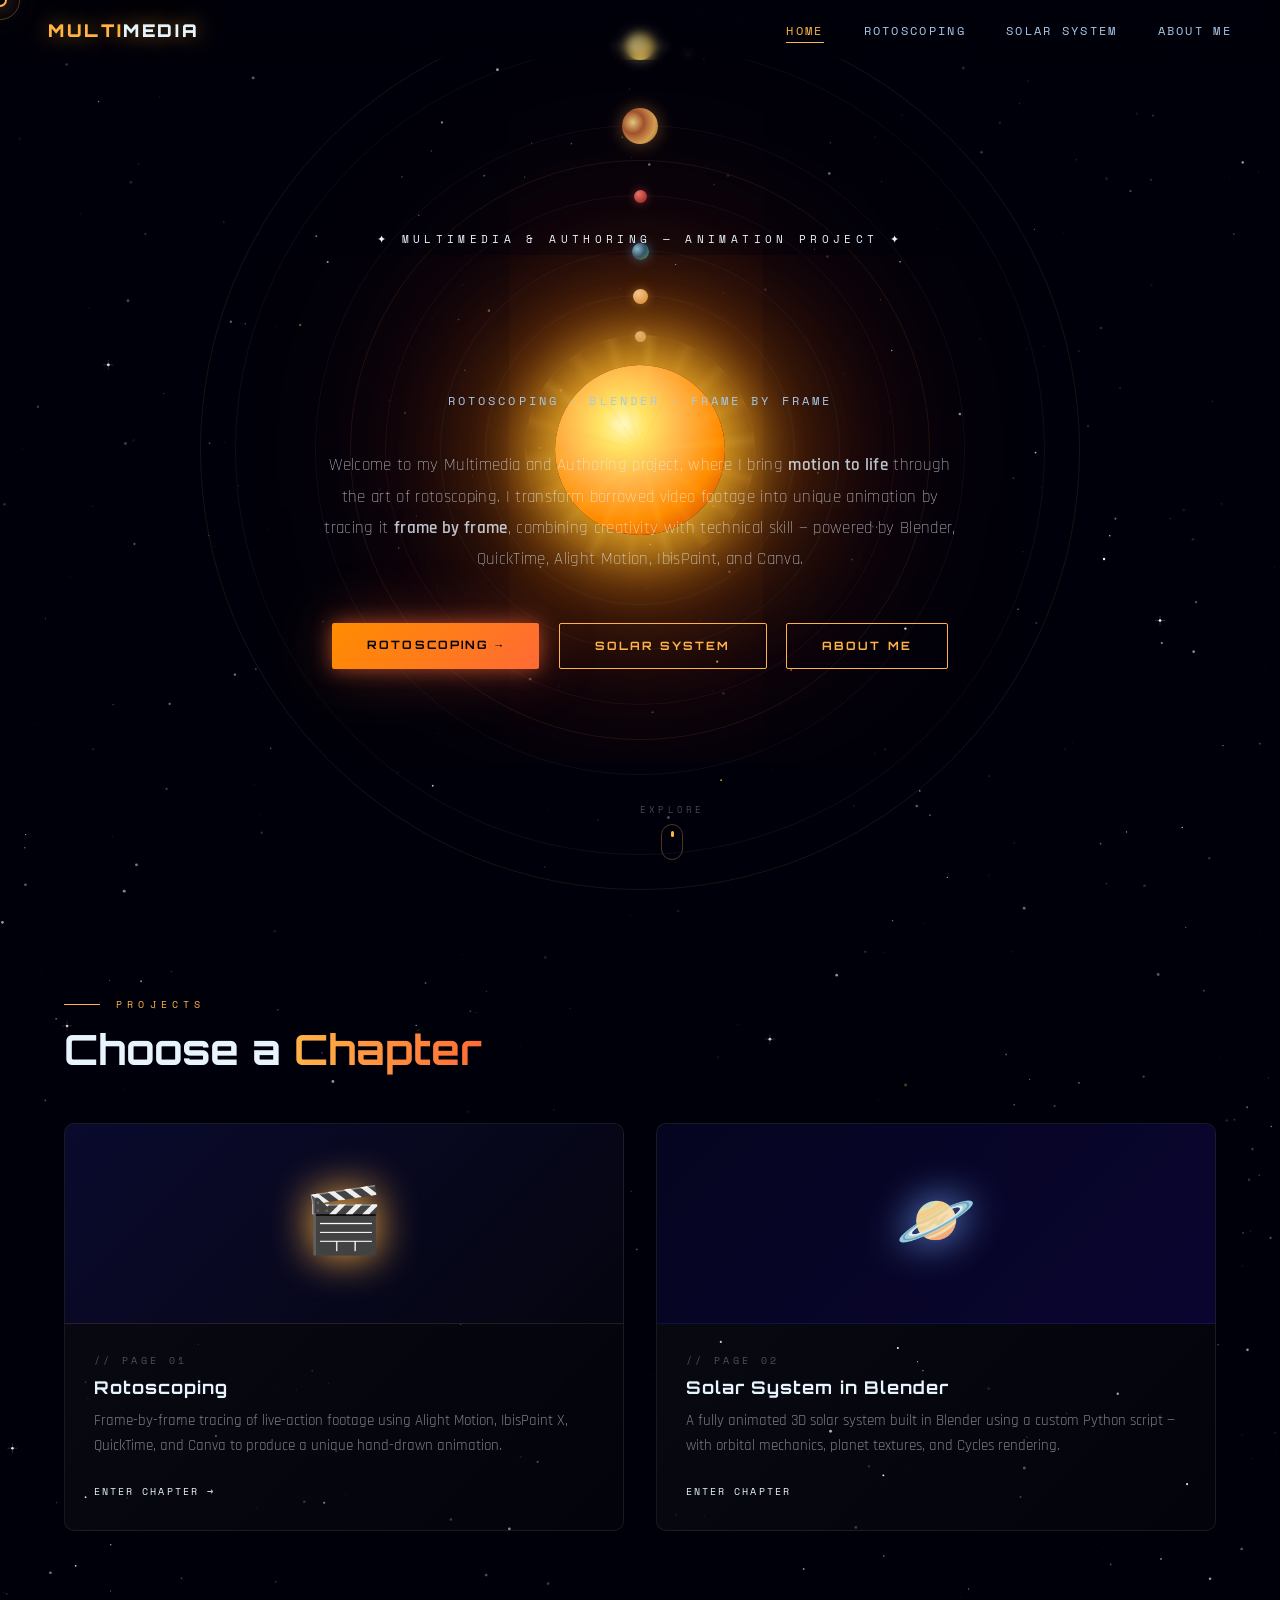
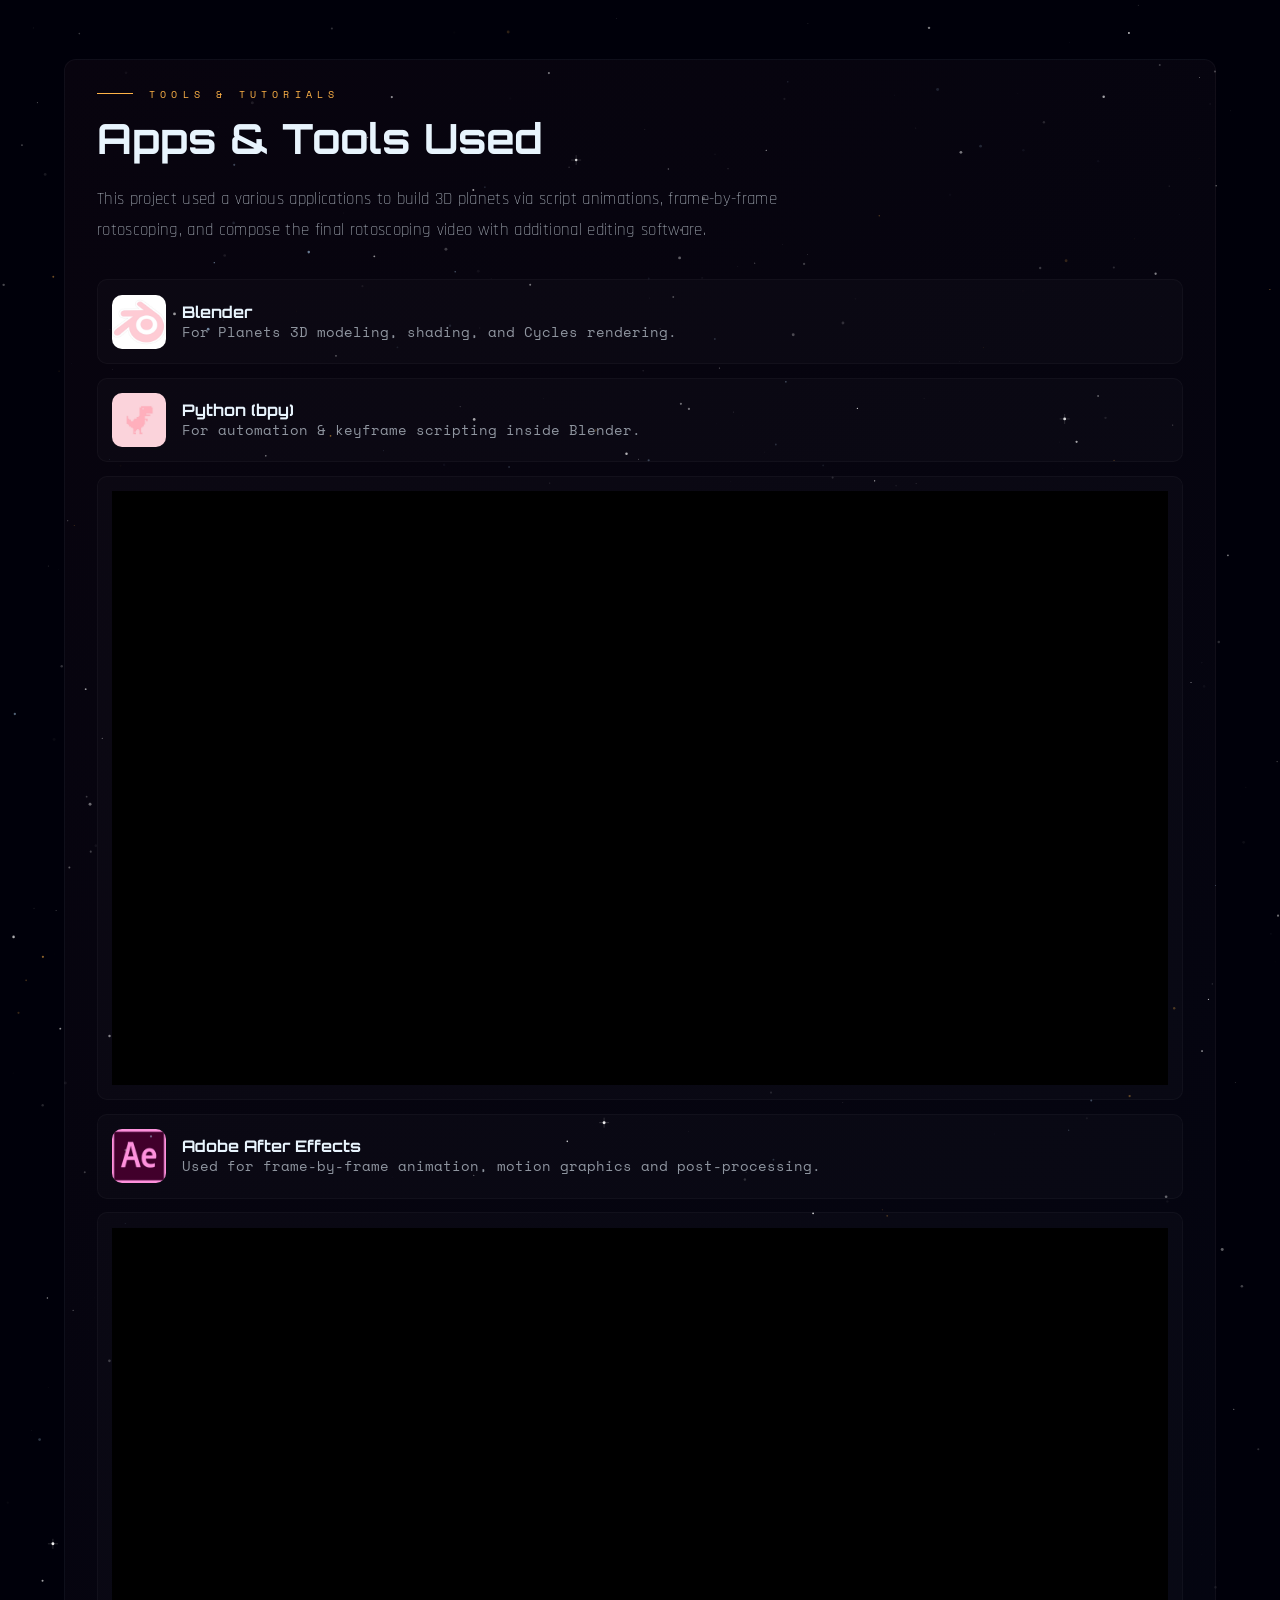
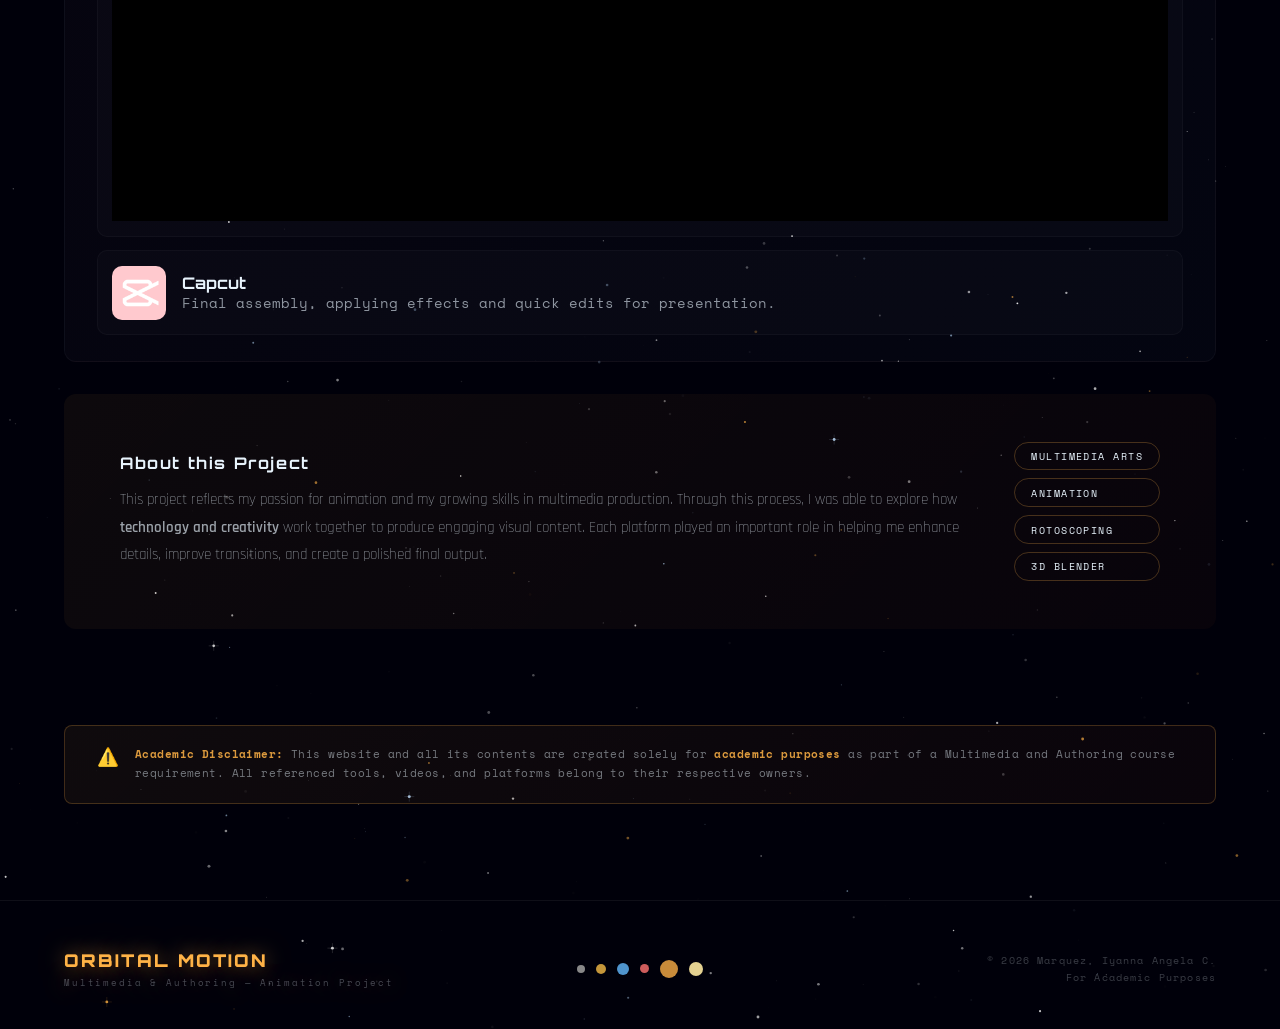
==== index.html @ bbb9b976 "tuts" ====
<!DOCTYPE html>
<html lang="en">
<head>
<meta charset="UTF-8">
<meta name="viewport" content="width=device-width, initial-scale=1.0">
<title>Multimedia— Home</title>
<link rel="stylesheet" href="style.css">
<style>
  /* ─── HOME-SPECIFIC ─── */

  /* SOLAR SYSTEM HERO */
  #home {
    position: relative;
    min-height: 100vh;
    display: flex; align-items: center; justify-content: center;
    overflow: hidden; z-index: 1;
  }
  .solar-scene {
    position: absolute; inset: 0;
    display: flex; align-items: center; justify-content: center;
    pointer-events: none;
  }
  .sun {
    position: absolute;
    width: 170px; height: 170px;
    background: radial-gradient(circle at 40% 35%, #fff9c4 0%, #ffe566 15%, #ffb347 40%, #ff8c00 65%, #cc4400 90%);
    border-radius: 50%;
    box-shadow: 0 0 60px 20px rgba(255,200,50,0.8), 0 0 120px 40px rgba(255,140,0,0.5), 0 0 200px 80px rgba(255,100,0,0.3), 0 0 350px 120px rgba(200,60,0,0.15);
    animation: sun-pulse 4s ease-in-out infinite;
    z-index: 2;
  }
  .sun::before {
    content: '';
    position: absolute; inset: -30px;
    background: conic-gradient(from 0deg, transparent 0deg, rgba(255,220,80,0.14) 5deg, transparent 10deg, transparent 20deg, rgba(255,180,60,0.11) 25deg, transparent 30deg, transparent 40deg, rgba(255,200,70,0.09) 45deg, transparent 50deg, transparent 60deg, rgba(255,180,60,0.12) 65deg, transparent 70deg, transparent 80deg, rgba(255,220,80,0.1) 85deg, transparent 90deg, transparent 100deg, rgba(255,180,60,0.13) 105deg, transparent 110deg, transparent 120deg, rgba(255,200,70,0.09) 125deg, transparent 130deg, transparent 140deg, rgba(255,180,60,0.11) 145deg, transparent 150deg, transparent 160deg, rgba(255,220,80,0.12) 165deg, transparent 170deg, transparent 180deg, rgba(255,180,60,0.1) 185deg, transparent 190deg, transparent 200deg, rgba(255,200,70,0.13) 205deg, transparent 210deg, transparent 220deg, rgba(255,220,80,0.09) 225deg, transparent 230deg, transparent 240deg, rgba(255,180,60,0.12) 245deg, transparent 250deg, transparent 260deg, rgba(255,200,70,0.11) 265deg, transparent 270deg, transparent 280deg, rgba(255,180,60,0.1) 285deg, transparent 290deg, transparent 300deg, rgba(255,220,80,0.13) 305deg, transparent 310deg, transparent 320deg, rgba(255,180,60,0.09) 325deg, transparent 330deg, transparent 340deg, rgba(255,200,70,0.12) 345deg, transparent 350deg, transparent 360deg);
    border-radius: 50%;
    animation: corona-spin 30s linear infinite;
  }
  @keyframes corona-spin { to { transform: rotate(360deg); } }
  .planet-orbit {
    position: absolute;
    border: 1px solid rgba(255,255,255,0.05);
    border-radius: 50%;
    animation: orbit-spin linear infinite;
    display: flex; align-items: flex-start; justify-content: center;
  }
  .planet { border-radius: 50%; position: relative; }

  .p-mercury { width: 230px; height: 230px; animation-duration: 8s; }
  .p-mercury .planet { width: 11px; height: 11px; margin-top: -5.5px; background: radial-gradient(circle at 35% 30%, #d8d8d8, #888); box-shadow: 0 0 8px rgba(200,200,200,0.4); }
  .p-venus   { width: 310px; height: 310px; animation-duration: 20s; }
  .p-venus .planet   { width: 15px; height: 15px; margin-top: -7.5px; background: radial-gradient(circle at 35% 30%, #f5e6c8, #c4963a); box-shadow: 0 0 10px rgba(228,174,60,0.5); }
  .p-earth   { width: 400px; height: 400px; animation-duration: 36s; }
  .p-earth .planet   { width: 17px; height: 17px; margin-top: -8.5px; background: radial-gradient(circle at 30% 35%, #7ec8e3, #1a5276, #27ae60); box-shadow: 0 0 12px rgba(79,148,205,0.6); }
  .p-mars    { width: 510px; height: 510px; animation-duration: 68s; }
  .p-mars .planet    { width: 13px; height: 13px; margin-top: -6.5px; background: radial-gradient(circle at 35% 30%, #e8786d, #8b1a1a); box-shadow: 0 0 10px rgba(205,92,92,0.5); }
  .p-jupiter { width: 650px; height: 650px; animation-duration: 150s; }
  .p-jupiter .planet { width: 36px; height: 36px; margin-top: -18px; background: radial-gradient(circle at 30% 40%, #e4c97a, #a0522d, #d4a054, #8b6914); box-shadow: 0 0 18px rgba(200,139,58,0.5); }
  .p-saturn  { width: 810px; height: 810px; animation-duration: 370s; }
  .p-saturn .planet  { width: 28px; height: 28px; margin-top: -14px; background: radial-gradient(circle at 35% 35%, #f0dfa0, #c8a84b, #d4b85a); box-shadow: 0 0 14px rgba(228,209,145,0.5); }
  .p-saturn .planet::after {
    content: ''; position: absolute; top: 50%; left: 50%;
    width: 56px; height: 11px;
    border: 3px solid rgba(228,209,145,0.55);
    border-radius: 50%;
    transform: translate(-50%,-50%) rotateX(70deg);
  }

  /* HERO CONTENT */
  .hero-content {
    position: relative; z-index: 10;
    text-align: center; padding: 2rem;
    max-width: 820px;
  }
  .hero-eyebrow {
    font-family: 'Space Mono', monospace;
    font-size: 0.68rem; letter-spacing: 0.4em;
    color: var(--pink); text-transform: uppercase;
    margin-bottom: 1.5rem;
    opacity: 0; animation: fadeUp 0.8s ease 0.3s forwards;
  }
  .hero-title {
    font-family: 'Orbitron', monospace;
    font-size: clamp(3rem, 7.5vw, 6rem);
    font-weight: 900; line-height: 1.05;
    background: linear-gradient(135deg, #fff9c4 0%, var(--pink) 40%, var(--plasma) 70%, #cc4400 100%);
    -webkit-background-clip: text; -webkit-text-fill-color: transparent;
    background-clip: text;
    filter: drop-shadow(0 0 30px rgba(255,179,71,0.4));
    margin-bottom: 1.2rem;
    opacity: 0; animation: fadeUp 0.8s ease 0.5s forwards;
  }
  .hero-subtitle {
    font-family: 'Space Mono', monospace;
    font-size: 0.78rem; letter-spacing: 0.25em;
    color: var(--stardust); text-transform: uppercase;
    margin-bottom: 2.5rem;
    opacity: 0; animation: fadeUp 0.8s ease 0.7s forwards;
  }
  .hero-intro {
    font-size: 1.05rem; line-height: 1.85;
    color: rgba(232,244,253,0.8);
    max-width: 650px; margin: 0 auto 3rem;
    font-weight: 300; letter-spacing: 0.02em;
    opacity: 0; animation: fadeUp 0.8s ease 0.9s forwards;
  }
  .hero-intro strong { color: var(--pink); font-weight: 600; }
  .hero-cta {
    display: flex; gap: 1.2rem; justify-content: center; flex-wrap: wrap;
    opacity: 0; animation: fadeUp 0.8s ease 1.1s forwards;
  }

  /* SCROLL INDICATOR */
  .scroll-indicator {
    position: absolute; bottom: 2.5rem; left: 50%;
    transform: translateX(-50%);
    display: flex; flex-direction: column;
    align-items: center; gap: 0.5rem;
    animation: fadeUp 1s ease 1.5s both;
    z-index: 10; text-decoration: none;
  }
  .scroll-text {
    font-family: 'Space Mono', monospace;
    font-size: 0.58rem; letter-spacing: 0.35em;
    color: rgba(232,244,253,0.3); text-transform: uppercase;
  }
  .scroll-mouse {
    width: 22px; height: 36px;
    border: 1px solid rgba(255,179,71,0.3);
    border-radius: 11px;
    display: flex; justify-content: center; padding-top: 6px;
  }
  .scroll-wheel {
    width: 3px; height: 6px;
    background: var(--solar-gold); border-radius: 2px;
    animation: scroll-bounce 2s ease-in-out infinite;
  }
  @keyframes scroll-bounce {
    0%,100% { transform: translateY(0); opacity: 1; }
    50%      { transform: translateY(10px); opacity: 0.3; }
  }

  /* TOOLS STRIP */
  .tools-strip {
    position: relative; z-index: 5;
    background: linear-gradient(to right, transparent, rgba(255,179,71,0.05) 20%, rgba(255,179,71,0.05) 80%, transparent);
    border-top: 1px solid rgba(255,179,71,0.14);
    border-bottom: 1px solid rgba(255,179,71,0.14);
    padding: 1.6rem 3rem;
    display: flex; align-items: center; justify-content: center; gap: 2.5rem; flex-wrap: wrap;
  }
  .tool-tag {
    font-family: 'Space Mono', monospace;
    font-size: 0.65rem; letter-spacing: 0.25em;
    color: var(--stardust); text-transform: uppercase;
    opacity: 0.65; transition: opacity 0.3s, color 0.3s;
  }
  .tool-tag:hover { opacity: 1; color: var(--solar-gold); }
  .tool-sep { width: 4px; height: 4px; background: var(--solar-gold); border-radius: 50%; opacity: 0.35; flex-shrink: 0; }

  /* ─── TOOLS TUTORIAL (Homepage) ─── */
  .tools-tutorial {
    margin: 2rem 4rem; padding: 1.6rem 2rem; border-radius: 12px;
    background: linear-gradient(135deg, rgba(255,123,167,0.03), rgba(111,163,247,0.03));
    border: 1px solid rgba(255,255,255,0.04);
  }
  .tool-list { display: flex; flex-direction: column; gap: 0.85rem; list-style: none; padding: 0; margin: 0.8rem 0 0 0; }
  .tool-item { display: flex; gap: 1rem; align-items: center; padding: 0.9rem; border-radius: 10px; background: rgba(255,255,255,0.02); border: 1px solid rgba(255,255,255,0.03); }
  .tool-logo { width: 54px; height: 54px; border-radius: 10px; overflow: hidden; display: inline-block; flex-shrink: 0; }
  .tool-logo img { width: 100%; height: 100%; object-fit: cover; display: block; }
  .tool-meta .tool-name { font-family: 'Orbitron', monospace; font-weight:700; color: var(--starlight); }
  .tool-meta .tool-desc { font-family: 'Space Mono', monospace; font-size: 0.86rem; color: rgba(232,244,253,0.6); }

  /* PROJECT CARDS */
  .projects-section {
    position: relative; z-index: 5;
    padding: 6rem 4rem;
    max-width: 1300px; margin: 0 auto;
  }
  .projects-grid {
    display: grid;
    grid-template-columns: 1fr 1fr;
    gap: 2rem;
    margin-top: 3rem;
  }
  .project-card {
    position: relative;
    background: linear-gradient(135deg, rgba(255,255,255,0.04), rgba(255,255,255,0.01));
    border: 1px solid rgba(255,255,255,0.08);
    border-radius: 10px;
    overflow: hidden;
    text-decoration: none;
    color: inherit;
    transition: all 0.4s ease;
    display: flex; flex-direction: column;
  }
  .project-card::before {
    content: ''; position: absolute; inset: 0;
    opacity: 0; transition: opacity 0.4s;
  }
  .project-card.c-roto::before { background: radial-gradient(ellipse at top left, rgba(255,179,71,0.08), transparent 60%); }
  .project-card.c-solar::before { background: radial-gradient(ellipse at top left, rgba(65,105,225,0.1), transparent 60%); }
  .project-card:hover { border-color: rgba(255,179,71,0.3); transform: translateY(-6px); box-shadow: 0 20px 60px rgba(0,0,0,0.5); }
  .project-card:hover::before { opacity: 1; }
  .project-card-visual {
    height: 200px;
    display: flex; align-items: center; justify-content: center;
    position: relative; overflow: hidden;
  }
  .c-roto .project-card-visual {
    background: linear-gradient(135deg, #0a0a2e, #050510);
    border-bottom: 1px solid rgba(255,179,71,0.12);
  }
  .c-solar .project-card-visual {
    background: linear-gradient(135deg, #050520, #0a0530);
    border-bottom: 1px solid rgba(65,105,225,0.15);
  }
  .card-icon { font-size: 4rem; filter: drop-shadow(0 0 20px currentColor); }
  .project-card-body { padding: 1.8rem; flex: 1; }
  .project-card-num {
    font-family: 'Space Mono', monospace;
    font-size: 0.6rem; letter-spacing: 0.35em;
    color: rgba(232,244,253,0.3); margin-bottom: 0.6rem;
  }
  .project-card-title {
    font-family: 'Orbitron', monospace;
    font-size: 1.1rem; font-weight: 700;
    color: var(--starlight); letter-spacing: 0.06em;
    margin-bottom: 0.7rem;
  }
  .project-card-desc {
    font-size: 0.92rem; color: rgba(232,244,253,0.5);
    line-height: 1.65; margin-bottom: 1.4rem;
  }
  .project-card-link {
    font-family: 'Space Mono', monospace;
    font-size: 0.65rem; letter-spacing: 0.2em;
    text-transform: uppercase;
    display: inline-flex; align-items: center; gap: 0.5rem;
    transition: gap 0.3s;
  }
  .c-roto .project-card-link { color: var(--solar-gold); }
  .c-solar .project-card-link { color: #6fa3f7; }
  .project-card:hover .project-card-link { gap: 0.9rem; }

  /* ABOUT STRIP */
  .about-strip {
    position: relative; z-index: 5;
    margin: 0 4rem 6rem;
    padding: 3rem 3.5rem;
    background: linear-gradient(135deg, rgba(255,179,71,0.05), rgba(255,107,53,0.03));
    border: 1px solid var(--pink);
    border-radius: 12px;
    display: grid; grid-template-columns: 1fr auto;
    gap: 3rem; align-items: center;
  }
  .about-text h3 {
    font-family: 'Orbitron', monospace;
    font-size: 1rem; font-weight: 700;
    color: var(--pink); letter-spacing: 0.1em;
    margin-bottom: 0.8rem;
  }
  .about-text p {
    font-size: 0.96rem; line-height: 1.8;
    color: rgba(232,244,253,0.65); font-weight: 300;
  }
  .about-text p strong { color: var(--pink); font-weight: 600; }
  .about-tags { display: flex; flex-direction: column; gap: 0.5rem; flex-shrink: 0; }
  .about-tag {
    font-family: 'Space Mono', monospace;
    font-size: 0.6rem; letter-spacing: 0.15em;
    padding: 0.4rem 1rem;
    border: 1px solid rgba(255,179,71,0.25);
    border-radius: 20px;
    color: var(--pink); text-transform: uppercase;
    white-space: nowrap;
  }

  @media (max-width: 900px) {
    .projects-grid { grid-template-columns: 1fr; }
    .about-strip { grid-template-columns: 1fr; margin: 0 1.5rem 4rem; padding: 2rem; }
    .about-tags { flex-direction: row; flex-wrap: wrap; }
    .projects-section { padding: 4rem 1.5rem; }
    .p-jupiter, .p-saturn { display: none; }
  }
</style>
</head>
<body>

<div id="cursor"></div>
<div id="cursor-trail"></div>
<canvas id="starfield"></canvas>

<nav>
  <a href="index.html" class="nav-logo">MULTI<span>MEDIA</span></a>
  <ul class="nav-links">
    <li><a href="index.html" class="active">Home</a></li>
    <li><a href="rotoscoping.html">Rotoscoping</a></li>
    <li><a href="solar-system.html">Solar System</a></li>
    <li><a href="about-me.html">About Me</a></li>
  </ul>
</nav>

<!-- ═══ HERO ═══ -->
<section id="home">
  <div class="solar-scene" aria-hidden="true">
    <div class="sun"></div>
    <div class="planet-orbit p-mercury"><div class="planet"></div></div>
    <div class="planet-orbit p-venus"><div class="planet"></div></div>
    <div class="planet-orbit p-earth"><div class="planet"></div></div>
    <div class="planet-orbit p-mars"><div class="planet"></div></div>
    <div class="planet-orbit p-jupiter"><div class="planet"></div></div>
    <div class="planet-orbit p-saturn"><div class="planet"></div></div>
  </div>
  <div class="orbit-ring" style="width:880px;height:880px;top:50%;left:50%;margin:-440px 0 0 -440px;animation-duration:110s;"></div>
  <div class="orbit-ring" style="width:580px;height:580px;top:50%;left:50%;margin:-290px 0 0 -290px;animation-duration:75s;animation-direction:reverse;"></div>

  <div class="hero-content">
    <p class="hero-eyebrow">✦ Multimedia &amp; Authoring — Animation Project ✦</p>
    <h1 class="hero-title">ANIMATION</h1>
    <p class="hero-subtitle">Rotoscoping · Blender · Frame by Frame</p>
    <p class="hero-intro">
      Welcome to my Multimedia and Authoring project, where I bring <strong>motion to life</strong> through the art of rotoscoping. I transform borrowed video footage into unique animation by tracing it <strong>frame by frame</strong>, combining creativity with technical skill — powered by Blender, QuickTime, Alight Motion, IbisPaint, and Canva.
    </p>
    <div class="hero-cta">
      <a href="rotoscoping.html" class="btn-primary">Rotoscoping →</a>
      <a href="solar-system.html" class="btn-outline">Solar System</a>
      <a href="about-me.html" class="btn-outline">About Me</a>
    </div>
  </div>

  <a href="#projects" class="scroll-indicator">
    <span class="scroll-text">Explore</span>
    <div class="scroll-mouse"><div class="scroll-wheel"></div></div>
  </a>
</section>

<!-- ═══ PROJECT CARDS ═══ -->
<div class="projects-section" id="projects">
  <p class="section-label">Projects</p>
  <h2 class="section-title">Choose a <em>Chapter</em></h2>
  <div class="projects-grid">

    <a href="rotoscoping.html" class="project-card c-roto">
      <div class="project-card-visual">
        <span class="card-icon" style="color:#ffb347;">🎬</span>
      </div>
      <div class="project-card-body">
        <p class="project-card-num">// PAGE 01</p>
        <h3 class="project-card-title">Rotoscoping</h3>
        <p class="project-card-desc">Frame-by-frame tracing of live-action footage using Alight Motion, IbisPaint X, QuickTime, and Canva to produce a unique hand-drawn animation.</p>
        <span class="project-card-link" style="color:var(--pink);">Enter Chapter →</span>
      </div>
    </a>

    <a href="solar-system.html" class="project-card c-solar">
      <div class="project-card-visual">
        <span class="card-icon" style="color:#6fa3f7;">🪐</span>
      </div>
      <div class="project-card-body">
        <p class="project-card-num">// PAGE 02</p>
        <h3 class="project-card-title">Solar System in Blender</h3>
        <p class="project-card-desc">A fully animated 3D solar system built in Blender using a custom Python script — with orbital mechanics, planet textures, and Cycles rendering.</p>
        <span class="project-card-link" style="color:var(--pink);">Enter Chapter</span>
      </div>
    </a>

  </div>
</div>

<div class="tools-tutorial">
  <p class="section-label">TOOLS & TUTORIALS</p>
  <h2 class="section-title">Apps &amp; Tools Used</h2>
  <p class="section-desc">This project used a various applications to build 3D planets via script animations, frame-by-frame rotoscoping, and compose the final rotoscoping video with additional editing software.</p>

  <ul class="tool-list">
    <li class="tool-item">
      <div class="tool-logo"><img src="images/blender.jpg" alt="Blender logo"></div>
      <div class="tool-meta"><div class="tool-name">Blender</div><div class="tool-desc"> For Planets 3D modeling, shading, and Cycles rendering.</div></div>
    </li>
    <li class="tool-item">
      <div class="tool-logo"><img src="images/python.jpg" alt="Python logo"></div>
      <div class="tool-meta"><div class="tool-name">Python (bpy)</div><div class="tool-desc">For automation & keyframe scripting inside Blender.</div></div>
    </li>
    <li class="tool-item">
      <div class="media-embed">
        <iframe src="https://www.youtube.com/embed/qzSa7HjRg54" frameborder="0" allowfullscreen></iframe>
      </div>
    </li>
    <li class="tool-item">
      <div class="tool-logo"><img src="images/after-effects.jpg" alt="After Effects logo"></div>
      <div class="tool-meta"><div class="tool-name">Adobe After Effects</div><div class="tool-desc">Used for frame-by-frame animation, motion graphics and post-processing.</div></div>
    </li>
    <li class="tool-item">
      <div class="media-embed">
        <iframe src="https://www.youtube.com/embed/eoOIrdb_0ko" frameborder="0" allowfullscreen></iframe>
      </div>
    </li>
    <li class="tool-item">
      <div class="tool-logo"><img src="images/capcut.jpg" alt="CapCut logo"></div>
      <div class="tool-meta"><div class="tool-name">Capcut</div><div class="tool-desc">Final assembly, applying effects and quick edits for presentation.</div></div>
    </li>
  </ul>
</div>

<!-- ABOUT STRIP -->
<div class="about-strip">
  <div class="about-text">
    <h3>About this Project</h3>
    <p>This project reflects my passion for animation and my growing skills in multimedia production. Through this process, I was able to explore how <strong>technology and creativity</strong> work together to produce engaging visual content. Each platform played an important role in helping me enhance details, improve transitions, and create a polished final output.</p>
  </div>
  <div class="about-tags">
    <span class="about-tag">Multimedia Arts</span>
    <span class="about-tag">Animation</span>
    <span class="about-tag">Rotoscoping</span>
    <span class="about-tag">3D Blender</span>
  </div>
</div>

<!-- DISCLAIMER -->
<div class="disclaimer-banner">
  <span class="disclaimer-icon">⚠️</span>
  <p><strong>Academic Disclaimer:</strong> This website and all its contents are created solely for <strong>academic purposes</strong> as part of a Multimedia and Authoring course requirement. All referenced tools, videos, and platforms belong to their respective owners.</p>
</div>

<footer>
  <div class="footer-brand">
    ORBITAL MOTION
    <small>Multimedia &amp; Authoring — Animation Project</small>
  </div>
  <div class="footer-planets">
    <div class="fp" style="background:#888;width:8px;height:8px;"></div>
    <div class="fp" style="background:#c4963a;width:10px;height:10px;"></div>
    <div class="fp" style="background:#4f94cd;width:12px;height:12px;"></div>
    <div class="fp" style="background:#cd5c5c;width:9px;height:9px;"></div>
    <div class="fp" style="background:#c88b3a;width:18px;height:18px;"></div>
    <div class="fp" style="background:#e4d191;width:14px;height:14px;"></div>
  </div>
  <div class="footer-copy">© 2026 Marquez, Iyanna Angela C.<br>For Academic Purposes</div>
</footer>

<script src="stars.js"></script>
</body>
</html>
---- style.css ----
@import url('https://fonts.googleapis.com/css2?family=Orbitron:wght@400;700;900&family=Space+Mono:ital,wght@0,400;0,700;1,400&family=Rajdhani:wght@300;400;600&display=swap');

:root {
  --void: #00000a;
  --solar-gold: #ffb347;
  --solar-amber: #ff8c00;
  --plasma: #ff6b35;
  --starlight: #e8f4fd;
  --stardust: #a8c8e8;
  --glow-gold: 0 0 20px rgba(255,179,71,0.6), 0 0 60px rgba(255,179,71,0.3);
  --glow-plasma: 0 0 20px rgba(255,107,53,0.6), 0 0 60px rgba(255,107,53,0.3);
  --glow-blue: 0 0 20px rgba(79,148,205,0.6), 0 0 60px rgba(79,148,205,0.2);
}

*, *::before, *::after { box-sizing: border-box; margin: 0; padding: 0; }
html { scroll-behavior: smooth; }

body {
  font-family: 'Rajdhani', sans-serif;
  background: var(--void);
  color: var(--starlight);
  overflow-x: hidden;
  cursor: none;
}

/* ─── CURSOR ─── */
#cursor {
  width: 14px; height: 14px;
  border: 2px solid var(--solar-gold);
  border-radius: 50%;
  position: fixed; top: 0; left: 0;
  pointer-events: none; z-index: 9999;
  transform: translate(-50%,-50%);
  transition: transform 0.1s ease;
  box-shadow: var(--glow-gold);
}
#cursor-trail {
  width: 40px; height: 40px;
  border: 1px solid rgba(255,179,71,0.3);
  border-radius: 50%;
  position: fixed; top: 0; left: 0;
  pointer-events: none; z-index: 9998;
  transform: translate(-50%,-50%);
  transition: top 0.15s ease, left 0.15s ease;
}

/* ─── STARFIELD ─── */
#starfield { position: fixed; inset: 0; z-index: 0; pointer-events: none; }

/* ─── NAV ─── */
nav {
  position: fixed; top: 0; left: 0; right: 0;
  z-index: 1000;
  display: flex; align-items: center; justify-content: space-between;
  padding: 1.2rem 3rem;
  background: linear-gradient(to bottom, rgba(0,0,10,0.95), transparent);
  backdrop-filter: blur(4px);
}
.nav-logo {
  font-family: 'Orbitron', monospace;
  font-size: 1.1rem; font-weight: 900;
  color: var(--solar-gold);
  letter-spacing: 0.15em;
  text-shadow: var(--glow-gold);
  text-decoration: none;
}
.nav-logo span { color: var(--starlight); }
.nav-links { display: flex; gap: 2.5rem; list-style: none; }
.nav-links a {
  font-family: 'Space Mono', monospace;
  font-size: 0.72rem; letter-spacing: 0.2em;
  text-transform: uppercase;
  color: var(--stardust);
  text-decoration: none;
  position: relative;
  transition: color 0.3s;
}
.nav-links a::after {
  content: '';
  position: absolute; bottom: -4px; left: 0; right: 0;
  height: 1px; background: var(--solar-gold);
  transform: scaleX(0); transform-origin: left;
  transition: transform 0.3s ease;
}
.nav-links a:hover, .nav-links a.active { color: var(--solar-gold); }
.nav-links a:hover::after, .nav-links a.active::after { transform: scaleX(1); }

/* ─── PAGE HERO ─── */
.page-hero {
  position: relative; z-index: 5;
  min-height: 44vh;
  display: flex; flex-direction: column;
  align-items: center; justify-content: center;
  text-align: center;
  padding: 10rem 2rem 4rem;
}
.page-eyebrow {
  font-family: 'Space Mono', monospace;
  font-size: 0.65rem; letter-spacing: 0.45em;
  color: var(--solar-gold); text-transform: uppercase;
  margin-bottom: 1rem;
  opacity: 0; animation: fadeUp 0.7s ease 0.2s forwards;
}
.page-title {
  font-family: 'Orbitron', monospace;
  font-size: clamp(2.4rem, 6vw, 4.5rem);
  font-weight: 900; line-height: 1.05;
  background: linear-gradient(135deg, #fff9c4 0%, var(--solar-gold) 45%, var(--plasma) 100%);
  -webkit-background-clip: text; -webkit-text-fill-color: transparent;
  background-clip: text;
  filter: drop-shadow(0 0 24px rgba(255,179,71,0.35));
  margin-bottom: 1rem;
  opacity: 0; animation: fadeUp 0.7s ease 0.35s forwards;
}
.page-sub {
  font-family: 'Space Mono', monospace;
  font-size: 0.72rem; letter-spacing: 0.25em;
  color: rgba(232,244,253,0.45); text-transform: uppercase;
  opacity: 0; animation: fadeUp 0.7s ease 0.5s forwards;
}

/* ─── SECTION SHARED ─── */
.section {
  position: relative; z-index: 5;
  padding: 5rem 4rem;
  max-width: 1300px; margin: 0 auto;
}
.section-label {
  font-family: 'Space Mono', monospace;
  font-size: 0.65rem; letter-spacing: 0.5em;
  color: var(--solar-gold); text-transform: uppercase;
  margin-bottom: 0.8rem;
  display: flex; align-items: center; gap: 1rem;
}
.section-label::before {
  content: ''; display: inline-block;
  width: 36px; height: 1px; background: var(--solar-gold);
}
.section-title {
  font-family: 'Orbitron', monospace;
  font-size: clamp(1.5rem, 3.5vw, 2.6rem);
  font-weight: 700; color: var(--starlight);
  margin-bottom: 1.2rem; line-height: 1.2;
}
.section-title em {
  font-style: normal;
  background: linear-gradient(90deg, var(--solar-gold), var(--plasma));
  -webkit-background-clip: text; -webkit-text-fill-color: transparent;
  background-clip: text;
}
.section-desc {
  font-size: 1.05rem; line-height: 1.9;
  color: rgba(232,244,253,0.75);
  font-weight: 300; letter-spacing: 0.02em;
  max-width: 720px;
  margin-bottom: 2rem;
}

/* ─── MEDIA GRID ─── */
.media-grid {
  display: grid;
  grid-template-columns: repeat(auto-fill, minmax(320px, 1fr));
  gap: 1.5rem;
  margin-top: 2.5rem;
}
.media-card {
  background: linear-gradient(135deg, rgba(255,255,255,0.04), rgba(255,255,255,0.01));
  border: 1px solid rgba(255,255,255,0.08);
  border-radius: 8px;
  overflow: hidden;
  transition: all 0.35s ease;
  position: relative;
}
.media-card:hover {
  border-color: rgba(255,179,71,0.3);
  transform: translateY(-4px);
  box-shadow: 0 12px 40px rgba(0,0,0,0.4), 0 0 30px rgba(255,179,71,0.06);
}
.media-card-top {
  position: absolute; top: 0; left: 0; right: 0;
  height: 2px; opacity: 0;
  transition: opacity 0.3s;
}
.media-card:hover .media-card-top { opacity: 1; }
.media-embed {
  position: relative; width: 100%; aspect-ratio: 16/9;
  background: #000;
}
.media-embed iframe {
  position: absolute; inset: 0; width: 100%; height: 100%;
}
.media-placeholder {
  position: relative; width: 100%; aspect-ratio: 16/9;
  background: linear-gradient(135deg, rgba(10,10,40,0.9), rgba(5,5,20,0.95));
  display: flex; flex-direction: column;
  align-items: center; justify-content: center; gap: 1rem;
  border-bottom: 1px solid rgba(255,255,255,0.06);
}
.media-placeholder-icon { font-size: 2.5rem; opacity: 0.4; }
.media-placeholder-text {
  font-family: 'Space Mono', monospace;
  font-size: 0.62rem; letter-spacing: 0.25em;
  color: rgba(232,244,253,0.25); text-transform: uppercase;
  text-align: center; padding: 0 1rem;
}
.media-upload-badge {
  position: absolute; top: 10px; right: 10px;
  background: rgba(255,179,71,0.12);
  border: 1px dashed rgba(255,179,71,0.35);
  border-radius: 4px;
  padding: 0.25rem 0.6rem;
  font-family: 'Space Mono', monospace;
  font-size: 0.55rem; letter-spacing: 0.15em;
  color: rgba(255,179,71,0.6); text-transform: uppercase;
}
.media-info {
  padding: 1.1rem 1.3rem;
}
.media-title {
  font-family: 'Orbitron', monospace;
  font-size: 0.72rem; font-weight: 700;
  color: var(--solar-gold); letter-spacing: 0.1em;
  margin-bottom: 0.35rem;
}
.media-desc {
  font-size: 0.84rem; color: rgba(232,244,253,0.5);
  line-height: 1.55;
}

/* ─── DIVIDER ─── */
.divider {
  position: relative; z-index: 5;
  height: 1px; margin: 0 4rem;
  background: linear-gradient(to right, transparent, rgba(255,179,71,0.2), transparent);
}

/* ─── DISCLAIMER ─── */
.disclaimer-banner {
  position: relative; z-index: 5;
  display: flex; align-items: flex-start; gap: 1rem;
  margin: 3rem 4rem 0;
  padding: 1.2rem 2rem;
  background: linear-gradient(135deg, rgba(255,179,71,0.06), rgba(255,107,53,0.04));
  border: 1px solid rgba(255,179,71,0.22);
  border-radius: 8px;
}
.disclaimer-icon { font-size: 1.1rem; flex-shrink: 0; margin-top: 0.1rem; }
.disclaimer-banner p {
  font-family: 'Space Mono', monospace;
  font-size: 0.67rem; line-height: 1.8; letter-spacing: 0.04em;
  color: rgba(232,244,253,0.48);
}
.disclaimer-banner strong { color: rgba(255,179,71,0.85); }

/* ─── VIDEO DISCLAIMER ─── */
.video-disclaimer {
  display: flex; gap: 1rem; align-items: flex-start;
  background: linear-gradient(135deg, rgba(255,179,71,0.05), rgba(255,107,53,0.03));
  border: 1px solid rgba(255,179,71,0.18);
  border-left: 3px solid var(--solar-gold);
  border-radius: 6px;
  padding: 1.1rem 1.4rem;
  margin-top: 1.2rem;
}
.vd-icon { font-size: 1.1rem; flex-shrink: 0; margin-top: 0.1rem; }
.vd-label {
  display: block;
  font-family: 'Orbitron', monospace;
  font-size: 0.62rem; font-weight: 700;
  letter-spacing: 0.2em; text-transform: uppercase;
  color: var(--solar-gold); margin-bottom: 0.35rem;
}
.vd-text {
  font-family: 'Space Mono', monospace;
  font-size: 0.65rem; line-height: 1.85; letter-spacing: 0.04em;
  color: rgba(232,244,253,0.48);
}
.vd-text strong { color: rgba(255,179,71,0.85); }

/* ─── FOOTER ─── */
footer {
  position: relative; z-index: 5;
  border-top: 1px solid rgba(255,255,255,0.06);
  padding: 3rem 4rem 2.5rem;
  margin-top: 6rem;
  display: grid;
  grid-template-columns: 1fr auto 1fr;
  align-items: center; gap: 2rem;
}
.footer-brand {
  font-family: 'Orbitron', monospace;
  font-size: 1.1rem; font-weight: 900;
  color: var(--solar-gold); letter-spacing: 0.12em;
  text-shadow: var(--glow-gold);
}
.footer-brand small {
  display: block;
  font-family: 'Space Mono', monospace;
  font-size: 0.58rem; letter-spacing: 0.2em;
  color: rgba(232,244,253,0.3);
  margin-top: 0.3rem; font-weight: 400;
}
.footer-planets {
  display: flex; gap: 0.7rem; justify-content: center; align-items: center;
}
.fp { border-radius: 50%; flex-shrink: 0; }
.footer-copy {
  font-family: 'Space Mono', monospace;
  font-size: 0.6rem; letter-spacing: 0.12em;
  color: rgba(232,244,253,0.25);
  text-align: right; line-height: 1.7;
}

/* ─── BUTTONS ─── */
.btn-primary {
  font-family: 'Orbitron', monospace;
  font-size: 0.72rem; letter-spacing: 0.18em;
  padding: 0.9rem 2.2rem;
  background: linear-gradient(135deg, var(--solar-amber), var(--plasma));
  color: var(--void); text-decoration: none;
  border-radius: 2px; font-weight: 700;
  text-transform: uppercase;
  transition: all 0.3s ease;
  box-shadow: var(--glow-plasma);
  display: inline-block;
}
.btn-primary:hover { transform: translateY(-2px) scale(1.03); box-shadow: 0 0 40px rgba(255,107,53,0.8); }
.btn-outline {
  font-family: 'Orbitron', monospace;
  font-size: 0.72rem; letter-spacing: 0.18em;
  padding: 0.9rem 2.2rem;
  border: 1px solid var(--solar-gold);
  color: var(--solar-gold); text-decoration: none;
  border-radius: 2px; font-weight: 700;
  text-transform: uppercase;
  transition: all 0.3s ease;
  display: inline-block;
}
.btn-outline:hover { background: rgba(255,179,71,0.1); box-shadow: var(--glow-gold); transform: translateY(-2px); }

/* ─── CORNER BRACKETS ─── */
.vcorner {
  position: absolute;
  width: 18px; height: 18px;
  border-color: var(--solar-gold);
  border-style: solid; opacity: 0.55;
}
.vc-tl { top: 0; left: 0; border-width: 2px 0 0 2px; }
.vc-tr { top: 0; right: 0; border-width: 2px 2px 0 0; }
.vc-bl { bottom: 0; left: 0; border-width: 0 0 2px 2px; }
.vc-br { bottom: 0; right: 0; border-width: 0 2px 2px 0; }

/* ─── ANIMATIONS ─── */
@keyframes fadeUp {
  from { opacity: 0; transform: translateY(24px); }
  to   { opacity: 1; transform: translateY(0); }
}
@keyframes orbit-spin { to { transform: rotate(360deg); } }
@keyframes sun-pulse {
  0%,100% { box-shadow: 0 0 60px 20px rgba(255,200,50,0.8), 0 0 120px 40px rgba(255,140,0,0.5), 0 0 200px 80px rgba(255,100,0,0.3); }
  50%     { box-shadow: 0 0 80px 30px rgba(255,210,60,0.9), 0 0 160px 60px rgba(255,150,0,0.6), 0 0 280px 100px rgba(255,110,0,0.35); }
}

/* ─── SHARED STARFIELD SCRIPT STYLES ─── */
.orbit-ring {
  position: absolute;
  border: 1px solid rgba(255,179,71,0.1);
  border-radius: 50%;
  animation: orbit-spin linear infinite;
  pointer-events: none;
}

/* ─── RESPONSIVE ─── */
@media (max-width: 900px) {
  nav { padding: 1rem 1.5rem; }
  .nav-links { gap: 1.5rem; }
  .section { padding: 3.5rem 1.5rem; }
  footer { grid-template-columns: 1fr; text-align: center; padding: 2rem 1.5rem; }
  .footer-copy { text-align: center; }
  .disclaimer-banner { margin: 2rem 1.5rem 0; }
  .divider { margin: 0 1.5rem; }
  .media-grid { grid-template-columns: 1fr; }
}
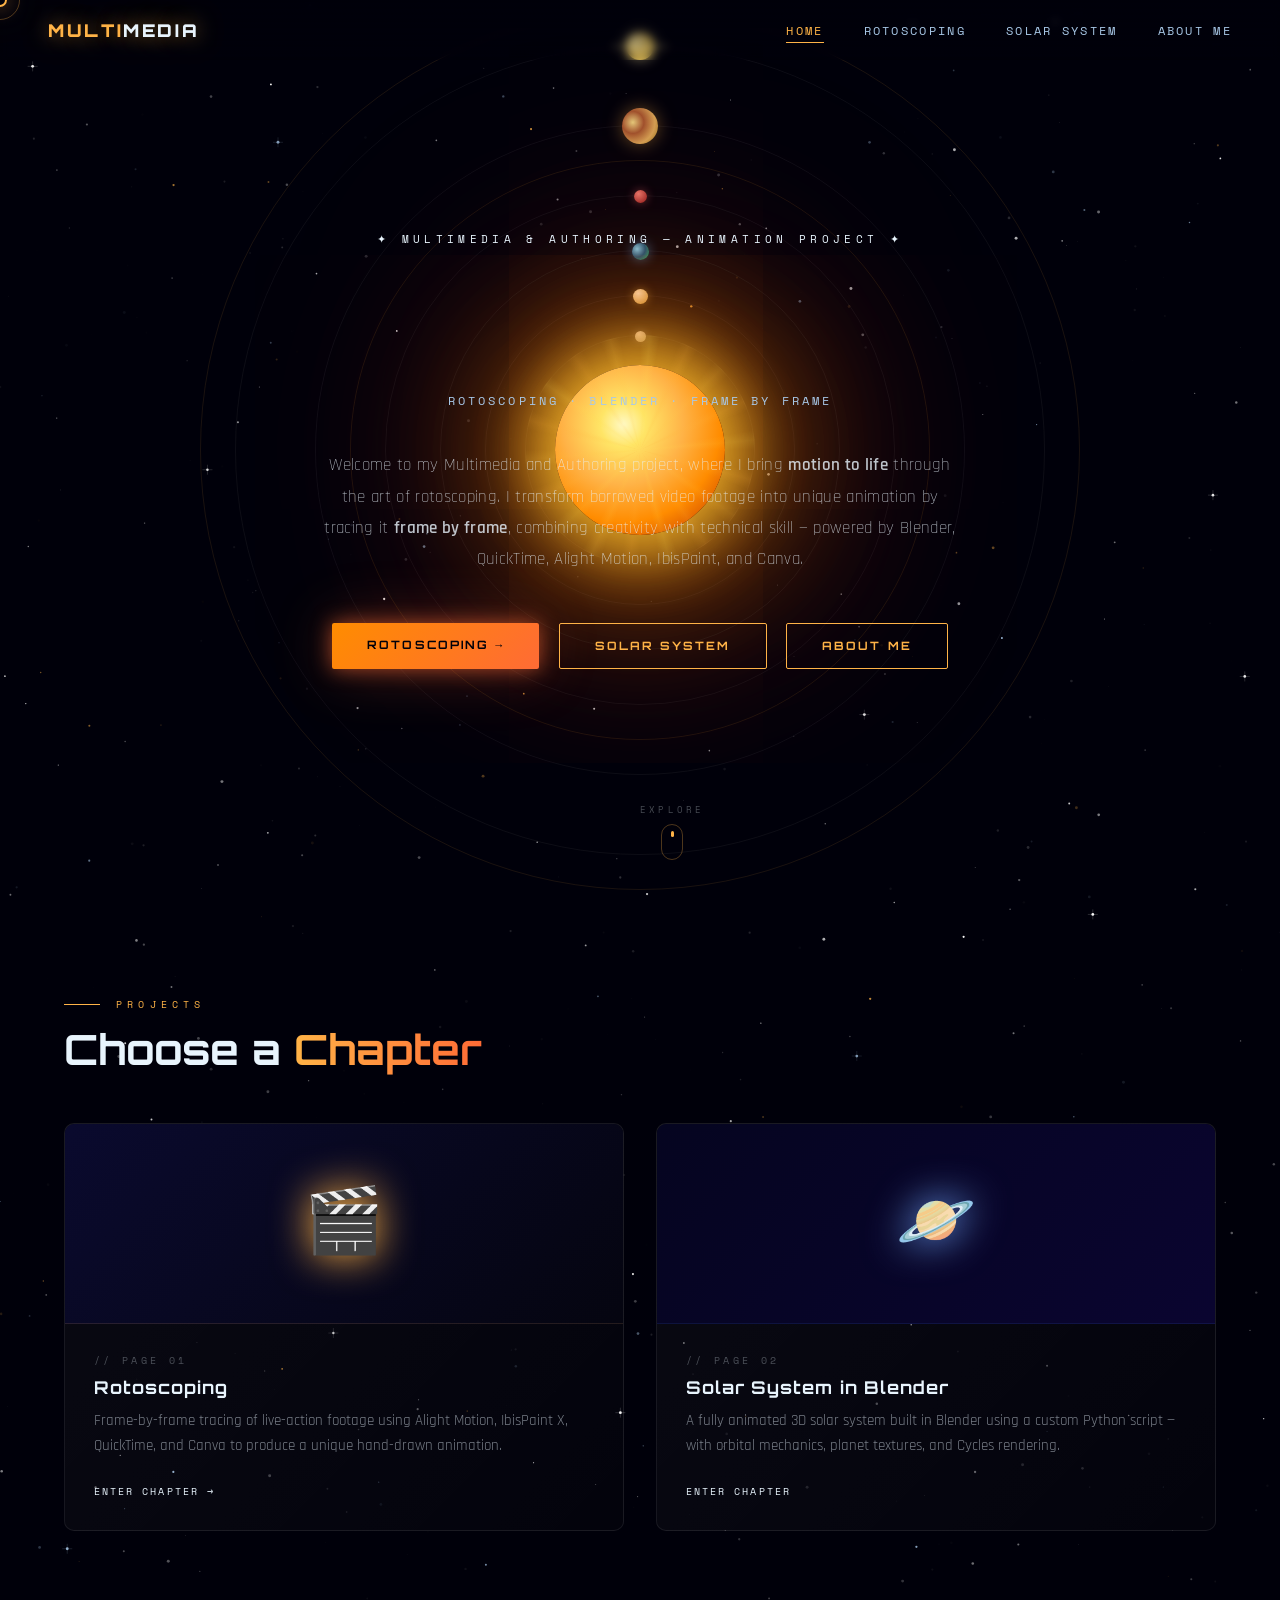
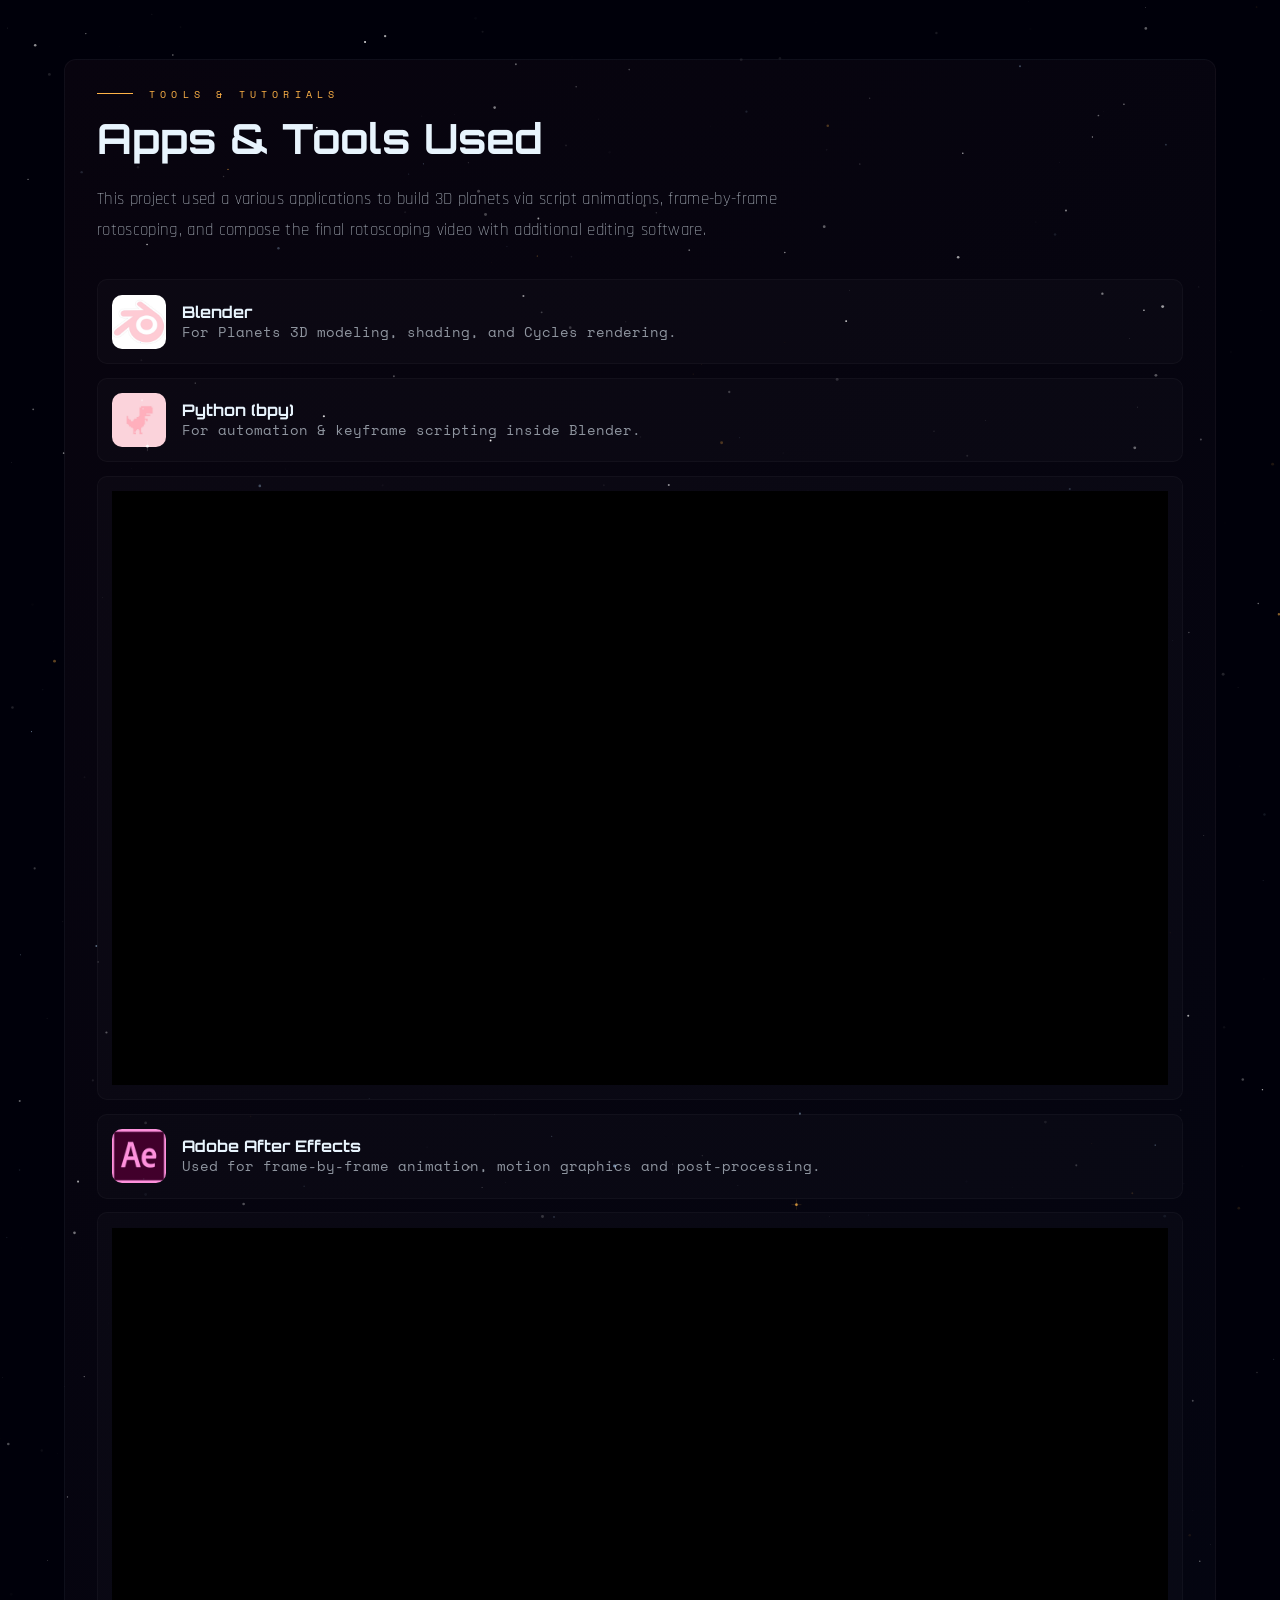
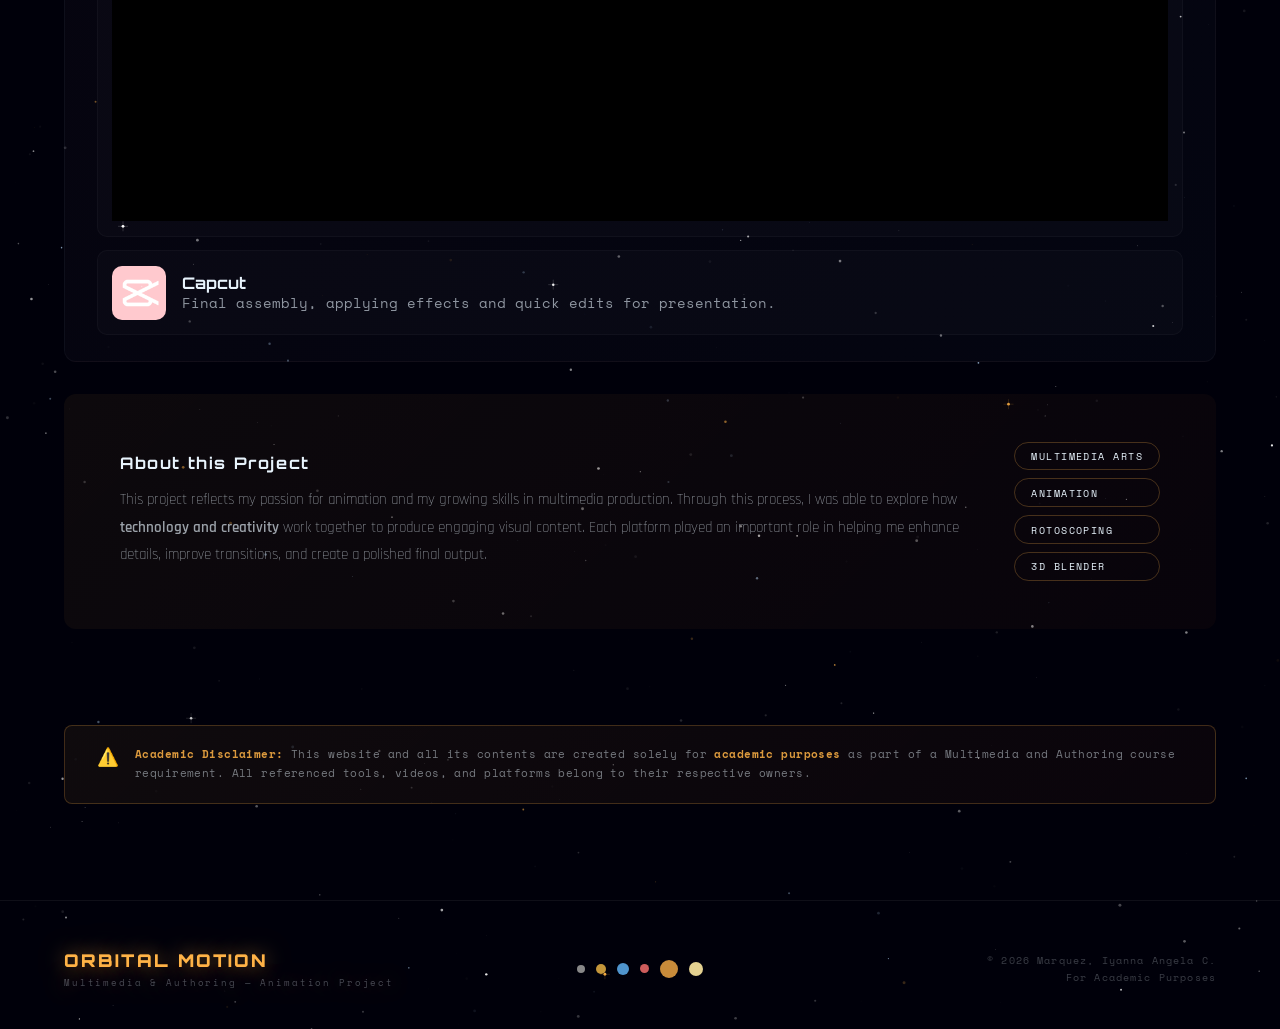
==== commit f8661523: "tutzs" ====
--- a/index.html
+++ b/index.html
@@ -384,7 +384,7 @@
     </li>
     <li class="tool-item">
       <div class="media-embed">
-        <iframe src="https://www.youtube.com/embed/qzSa7HjRg54" frameborder="0" allowfullscreen></iframe>
+        <iframe src="https://www.youtube.com/embed/cyt0O7saU4Q" frameborder="0" allowfullscreen></iframe>
       </div>
     </li>
     <li class="tool-item">
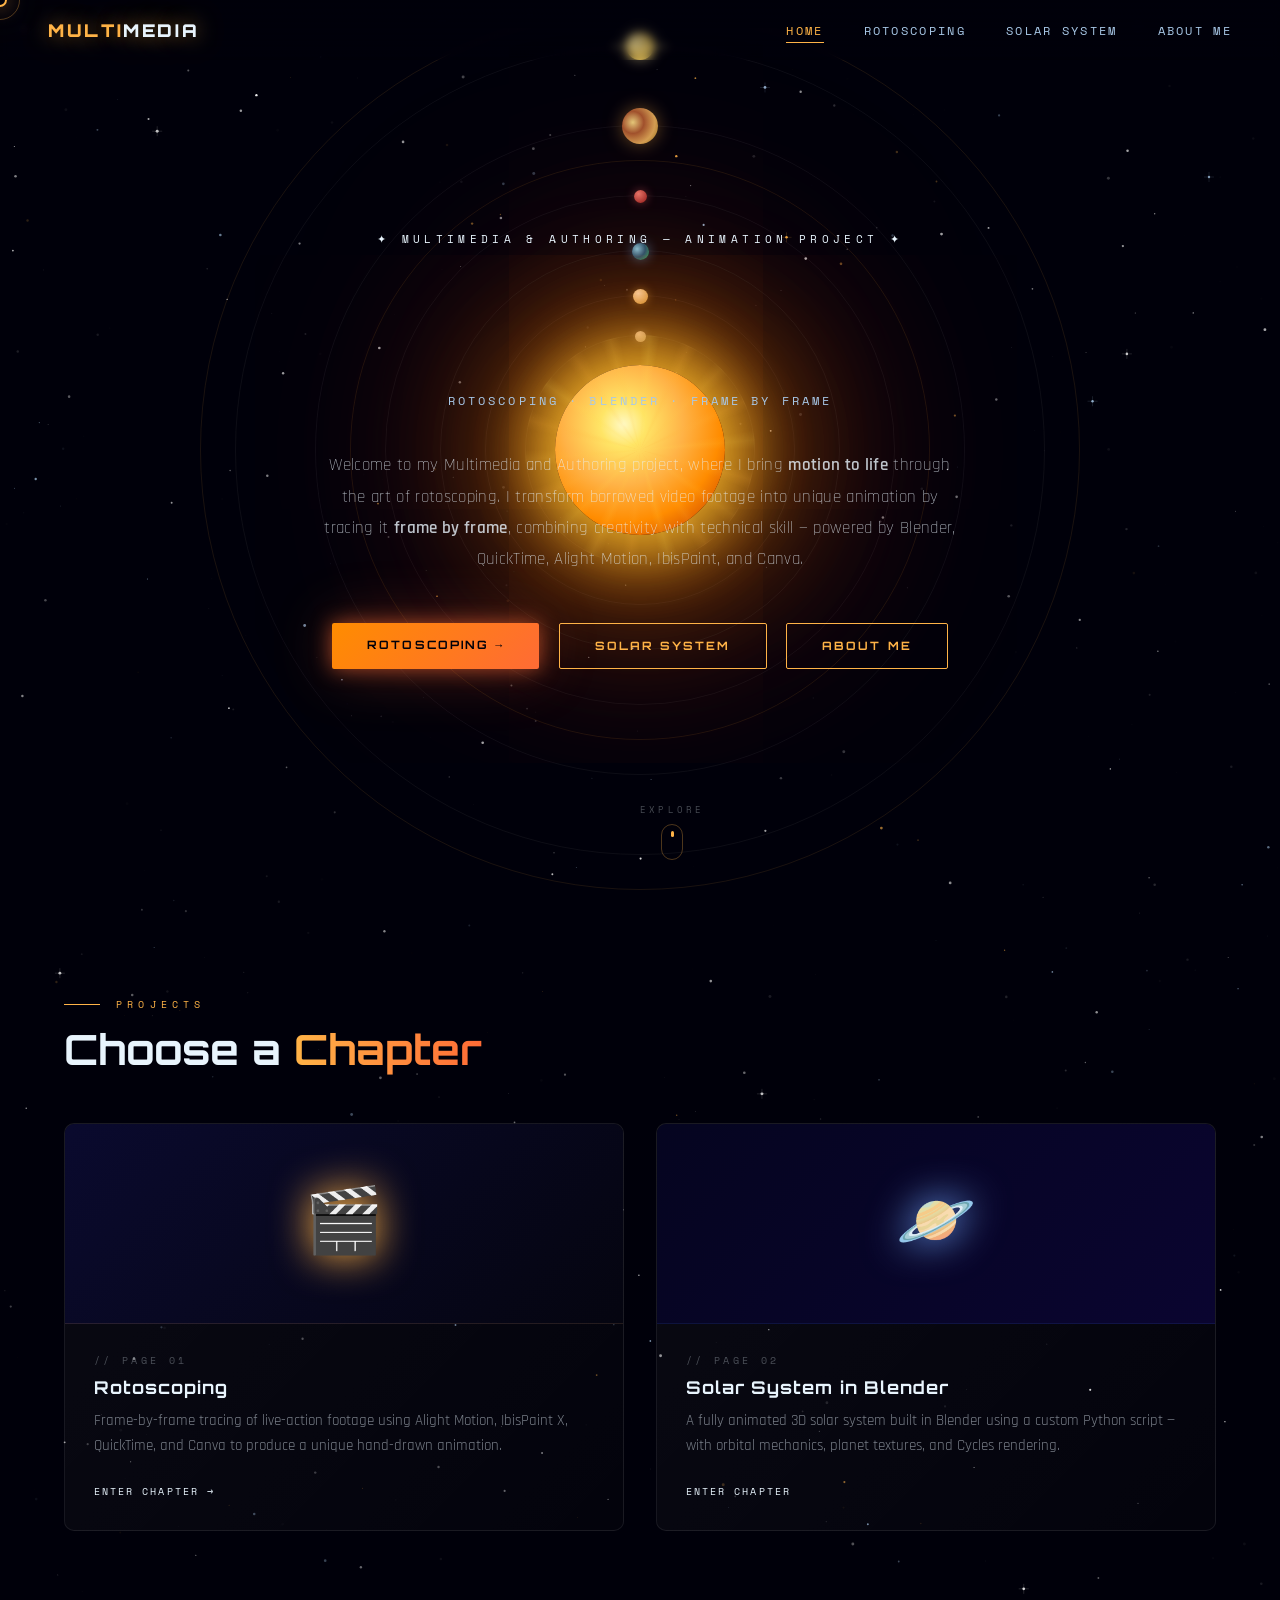
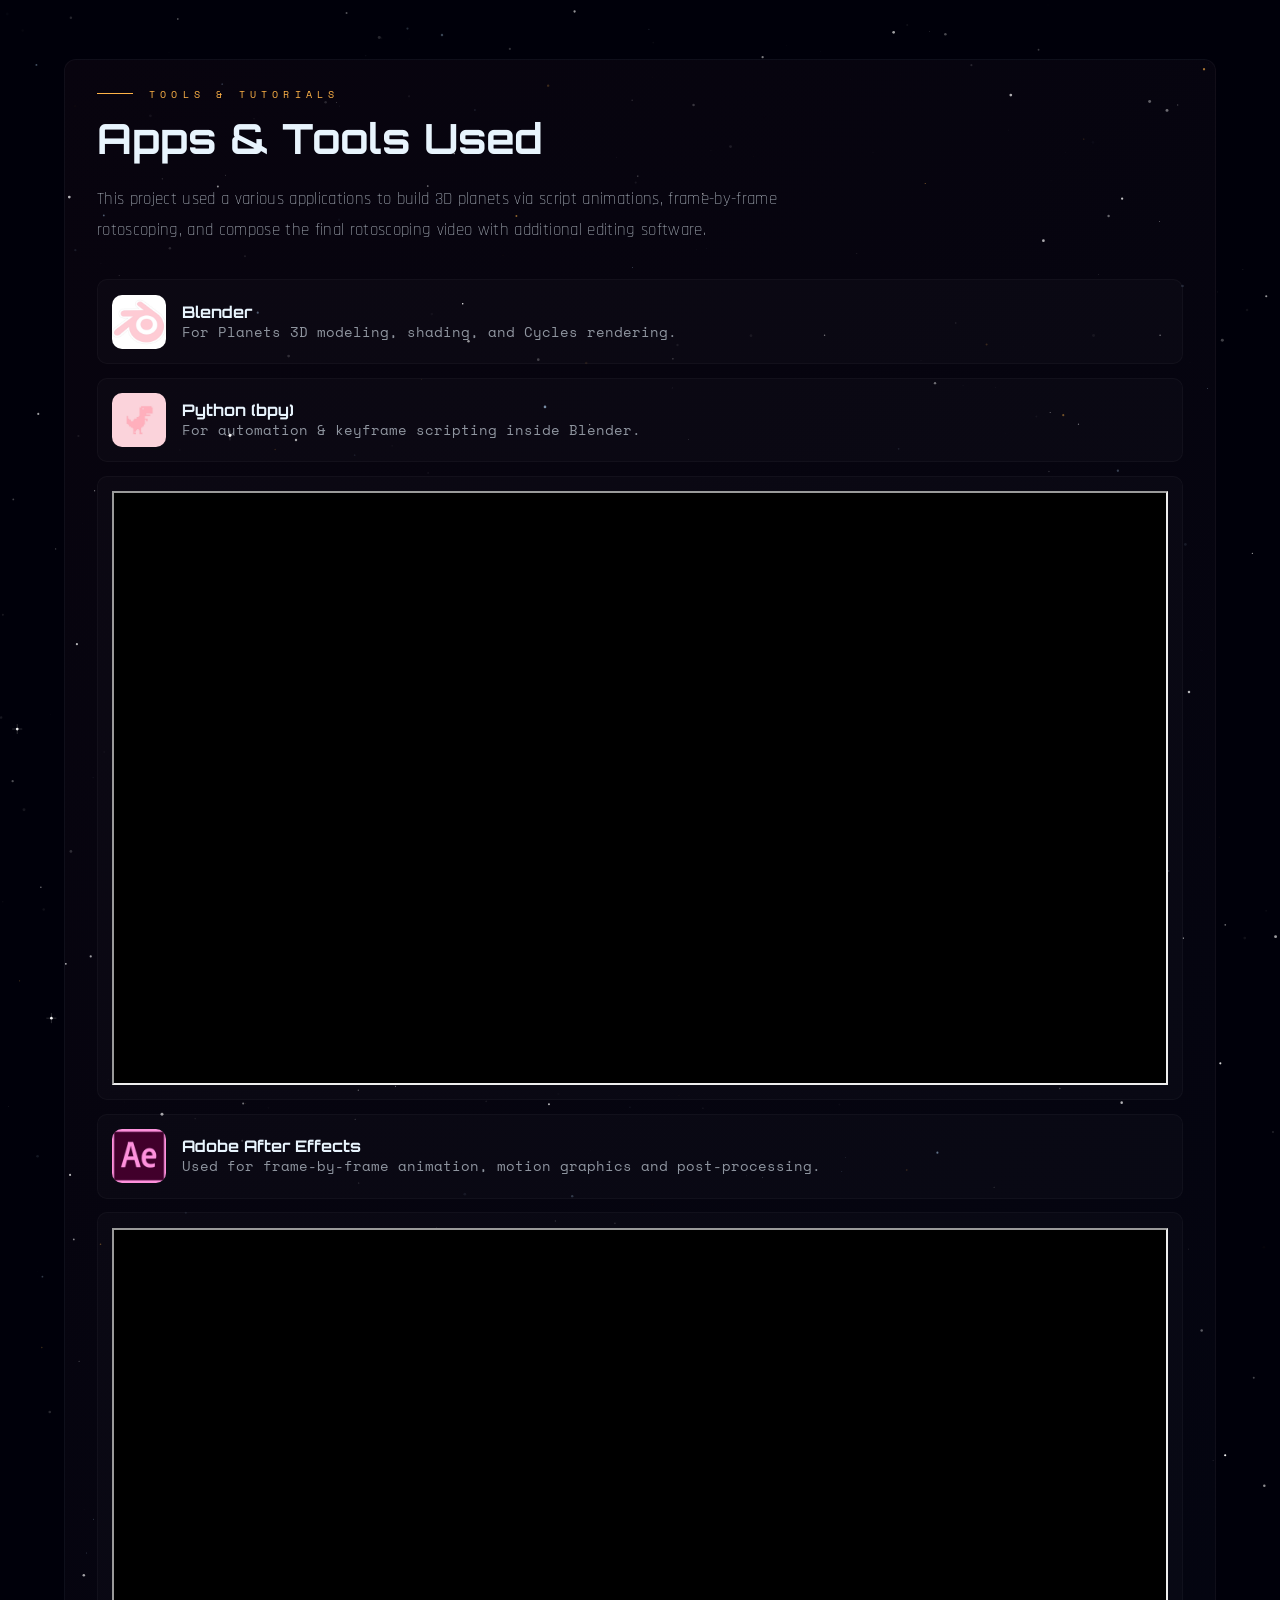
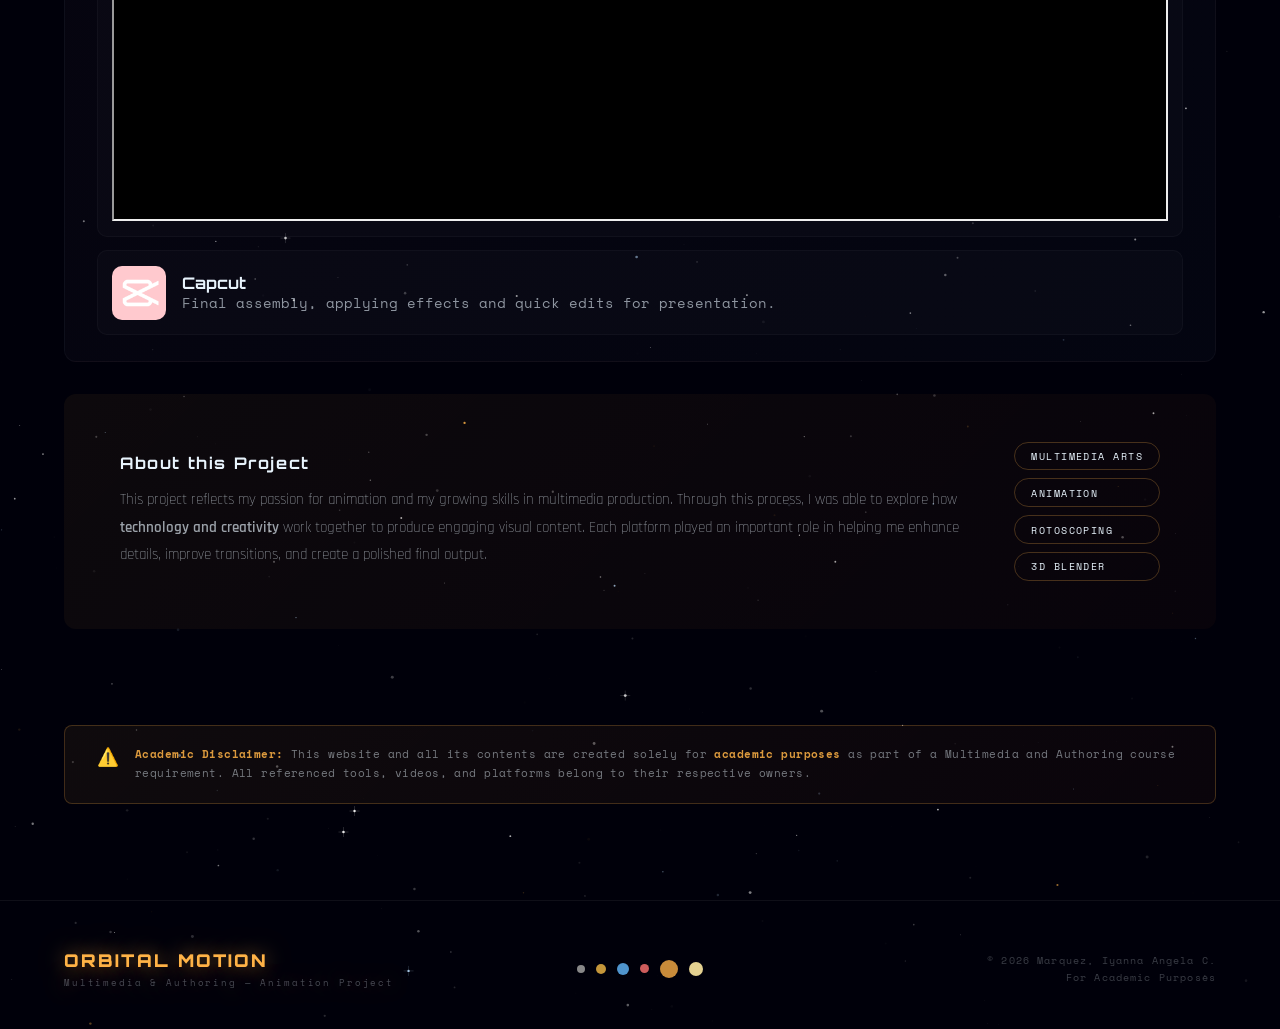
==== commit 52b49475: "roto" ====
--- a/index.html
+++ b/index.html
@@ -384,7 +384,7 @@
     </li>
     <li class="tool-item">
       <div class="media-embed">
-        <iframe src="https://www.youtube.com/embed/cyt0O7saU4Q" frameborder="0" allowfullscreen></iframe>
+        <iframe src="https://www.youtube.com/embed/cyt0O7saU4Q" allowfullscreen></iframe>
       </div>
     </li>
     <li class="tool-item">
@@ -393,7 +393,7 @@
     </li>
     <li class="tool-item">
       <div class="media-embed">
-        <iframe src="https://www.youtube.com/embed/eoOIrdb_0ko" frameborder="0" allowfullscreen></iframe>
+        <iframe src="https://www.youtube.com/embed/eoOIrdb_0ko" allowfullscreen></iframe>
       </div>
     </li>
     <li class="tool-item">
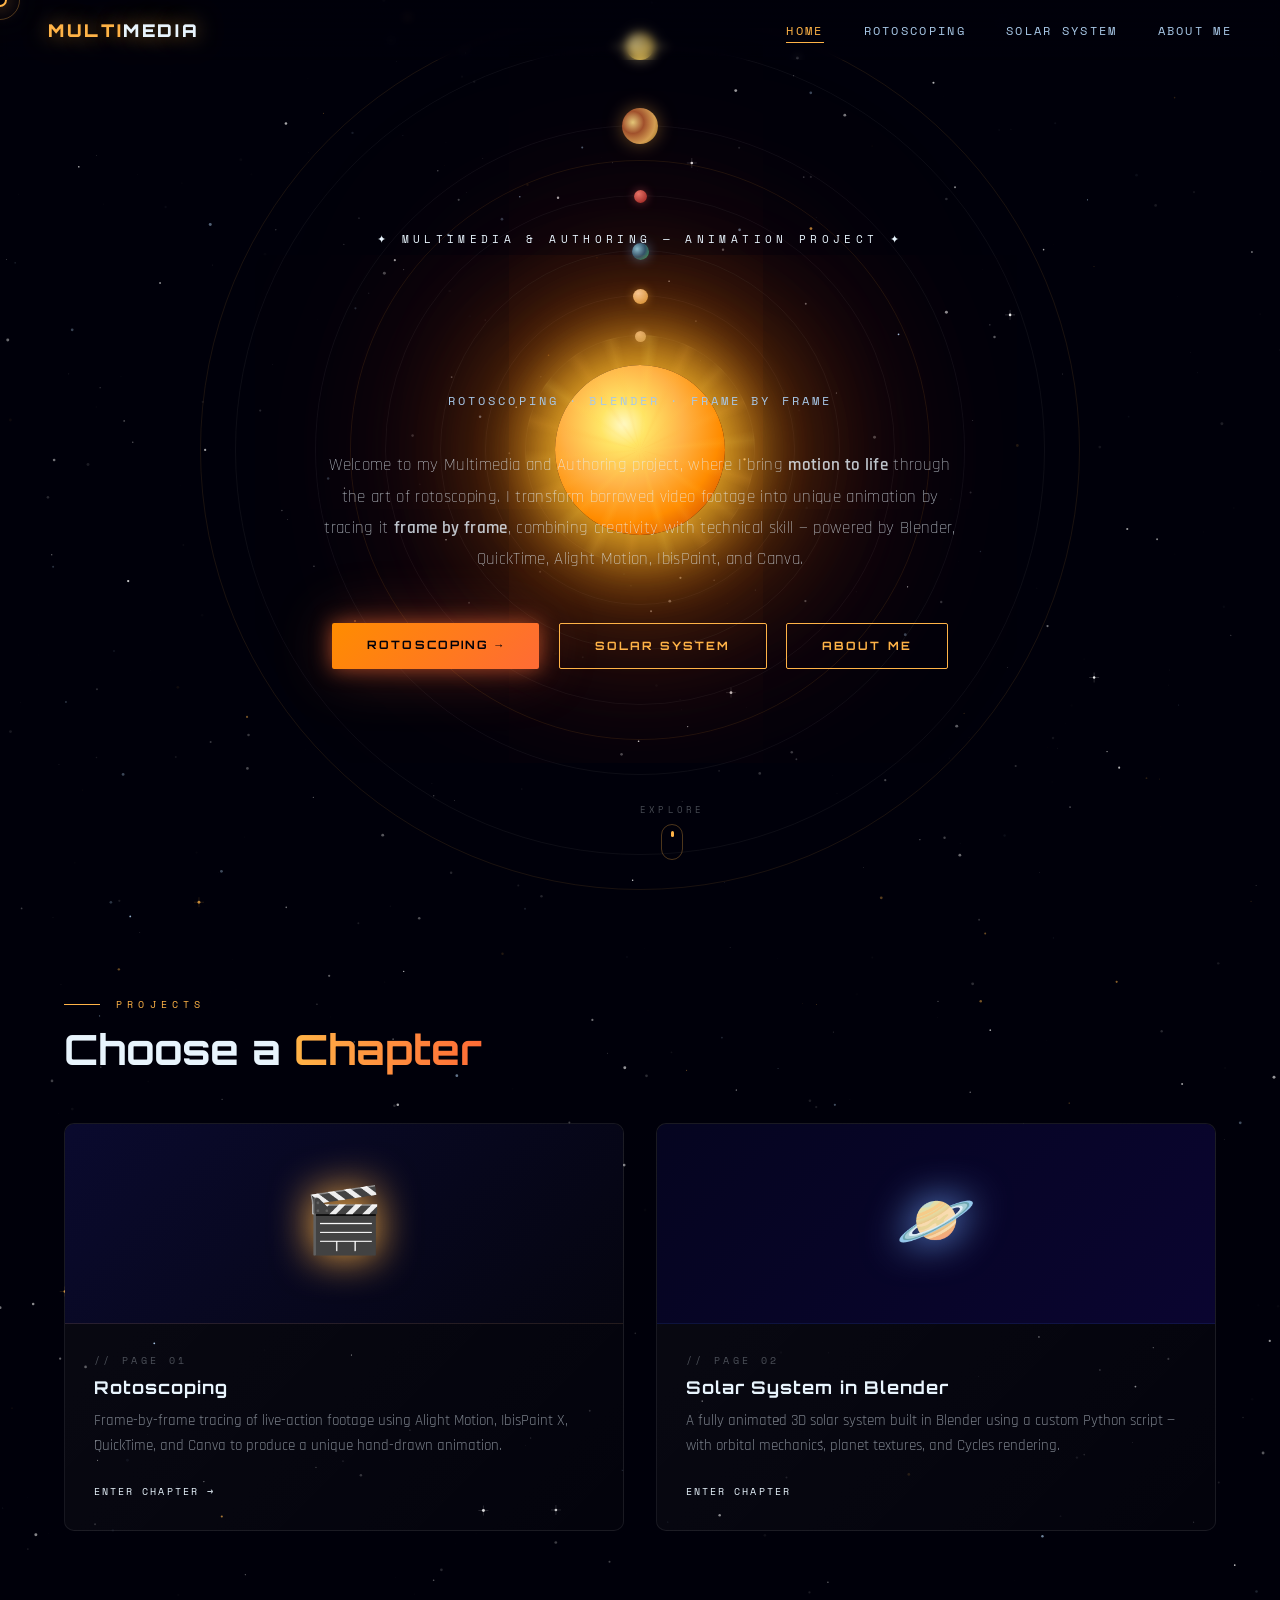
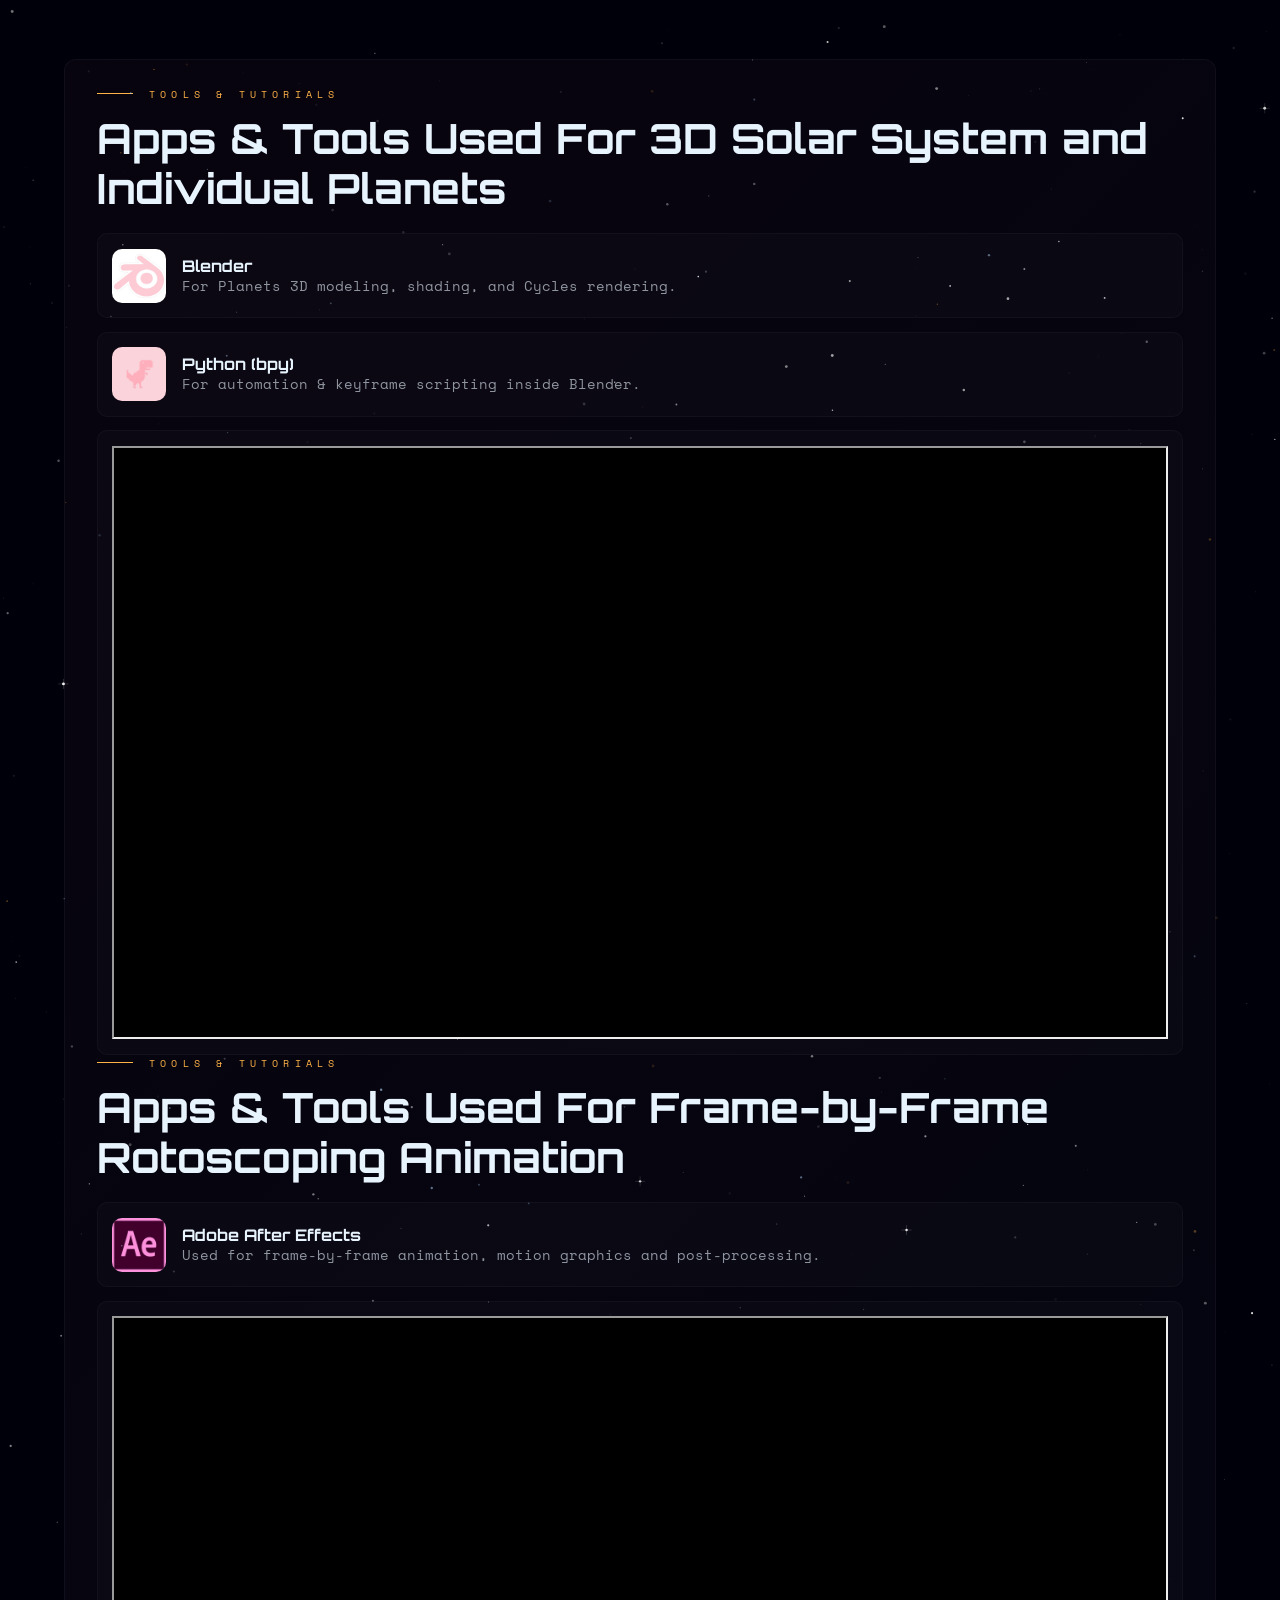
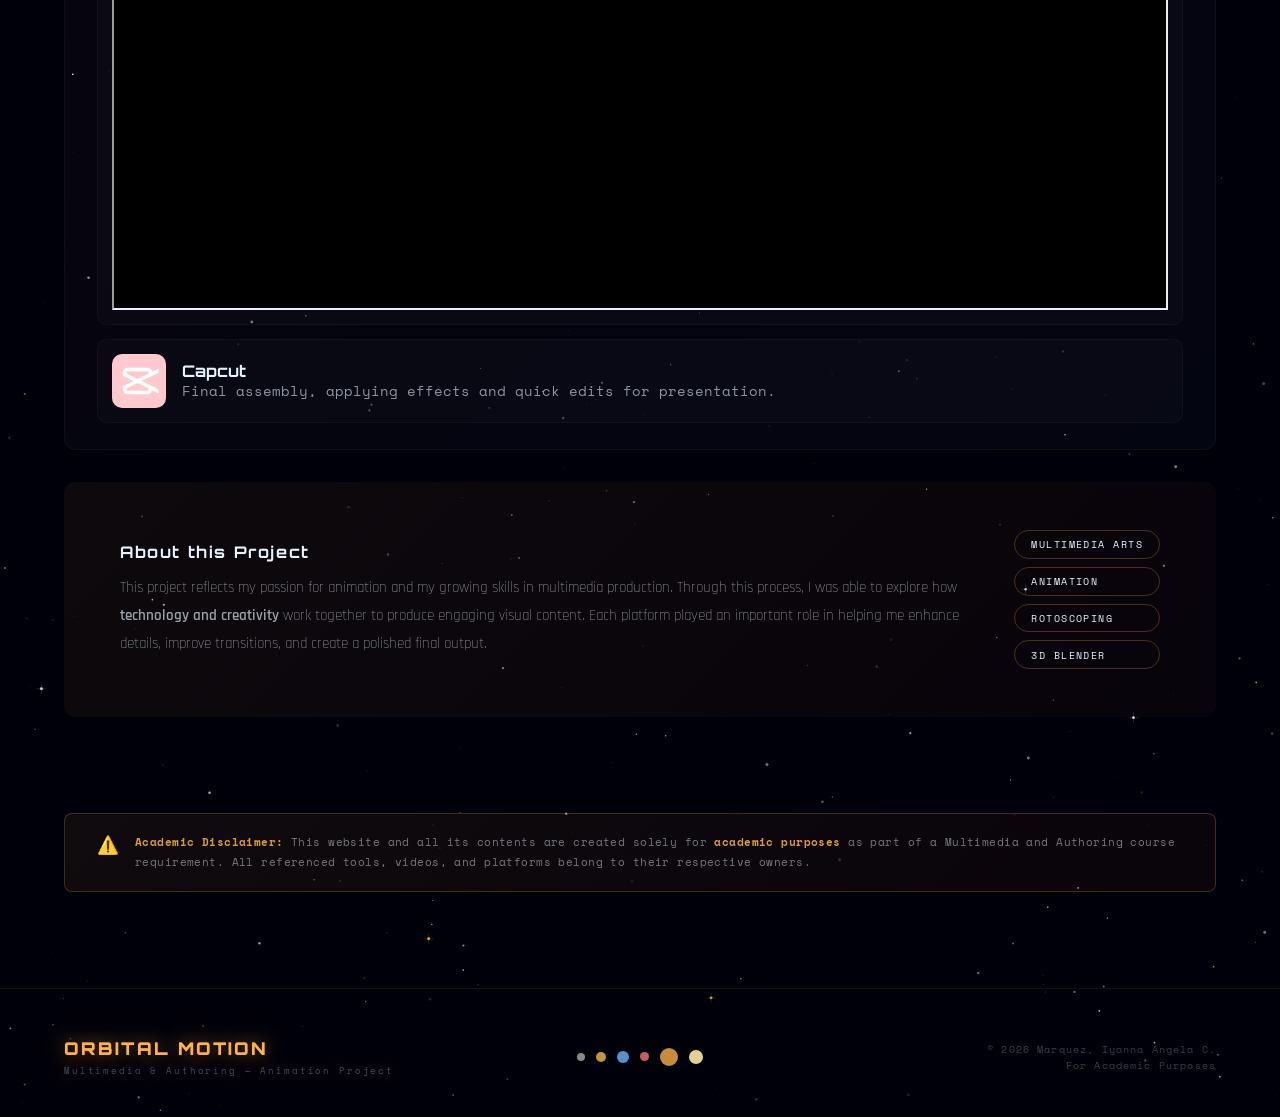
==== commit 9d9f9d84: "tutz" ====
--- a/index.html
+++ b/index.html
@@ -370,9 +370,8 @@
 
 <div class="tools-tutorial">
   <p class="section-label">TOOLS & TUTORIALS</p>
-  <h2 class="section-title">Apps &amp; Tools Used</h2>
-  <p class="section-desc">This project used a various applications to build 3D planets via script animations, frame-by-frame rotoscoping, and compose the final rotoscoping video with additional editing software.</p>
-
+  <h2 class="section-title">Apps &amp; Tools Used For 3D Solar System and Individual Planets</h2>
+  
   <ul class="tool-list">
     <li class="tool-item">
       <div class="tool-logo"><img src="images/blender.jpg" alt="Blender logo"></div>
@@ -387,6 +386,12 @@
         <iframe src="https://www.youtube.com/embed/cyt0O7saU4Q" allowfullscreen></iframe>
       </div>
     </li>
+  </ul>
+
+    <p class="section-label">TOOLS & TUTORIALS</p>
+    <h2 class="section-title">Apps &amp; Tools Used For Frame-by-Frame Rotoscoping Animation</h2>
+  
+  <ul class="tool-list">
     <li class="tool-item">
       <div class="tool-logo"><img src="images/after-effects.jpg" alt="After Effects logo"></div>
       <div class="tool-meta"><div class="tool-name">Adobe After Effects</div><div class="tool-desc">Used for frame-by-frame animation, motion graphics and post-processing.</div></div>
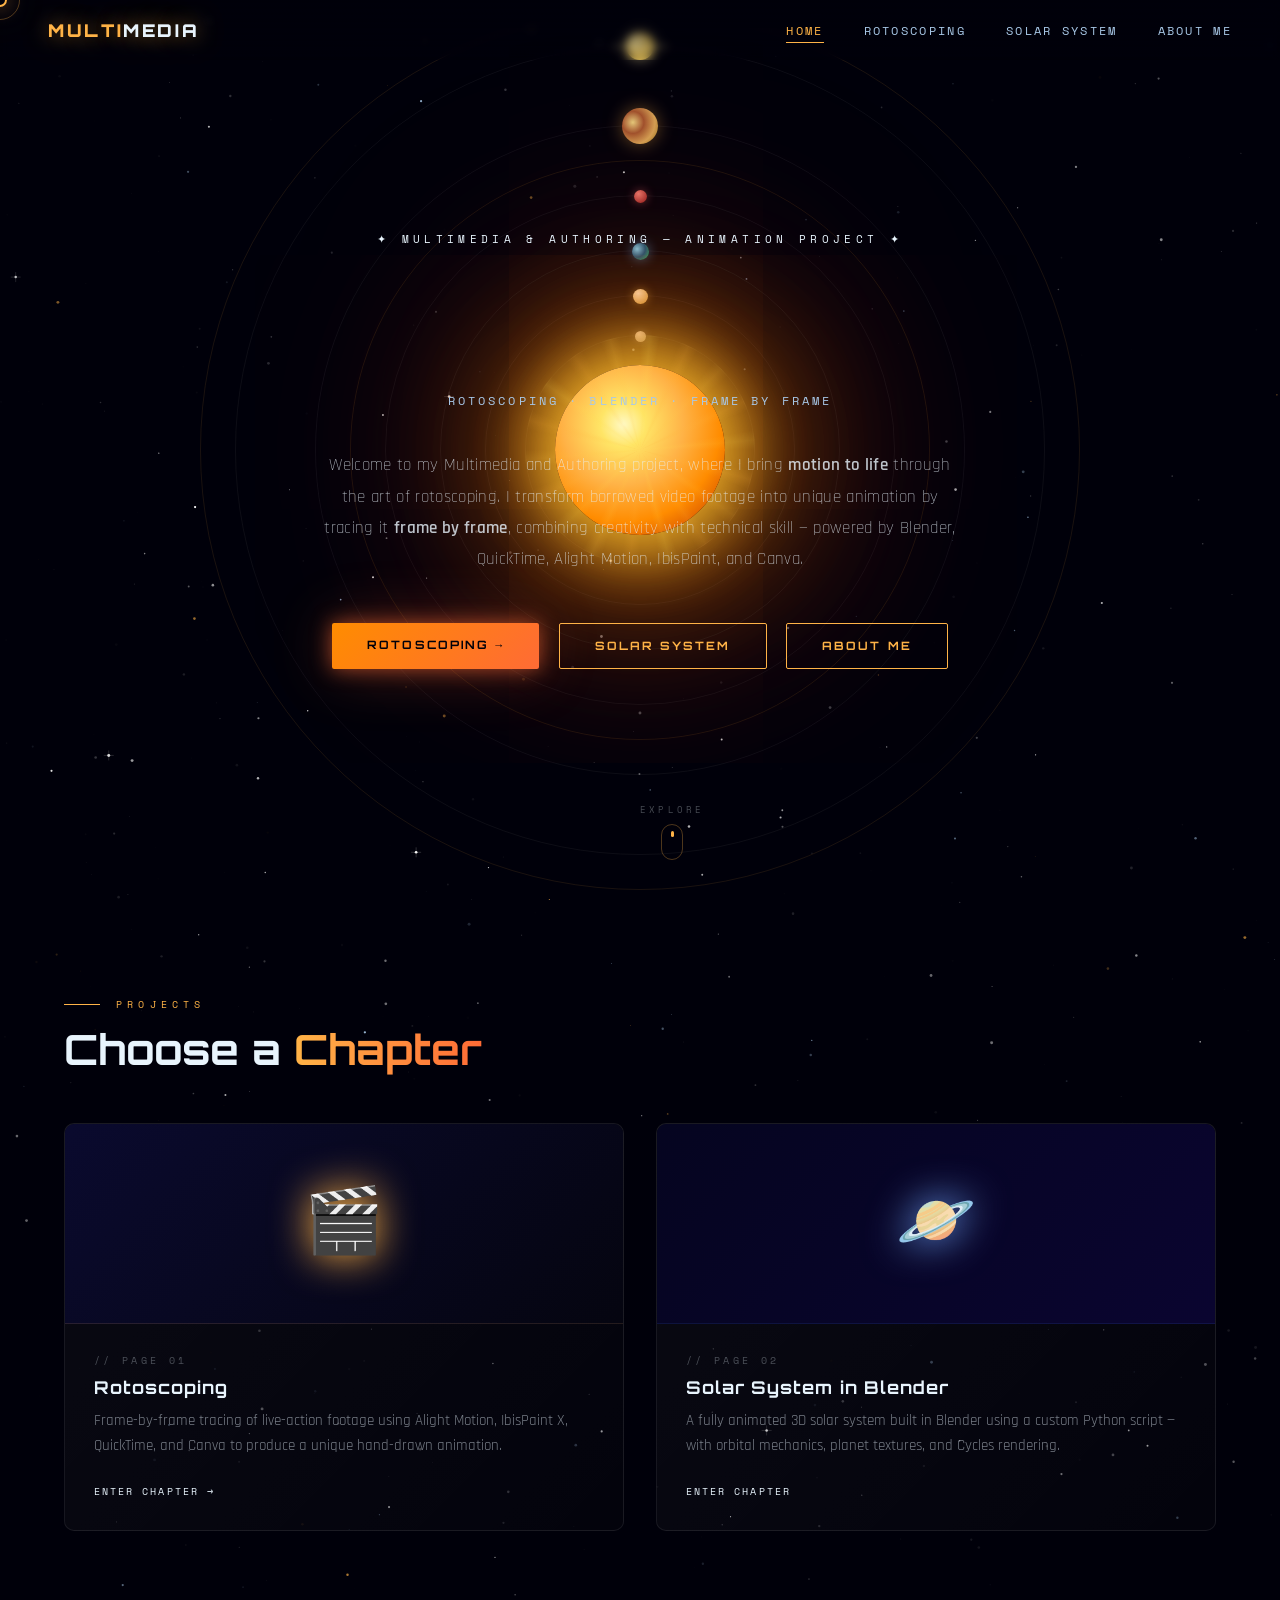
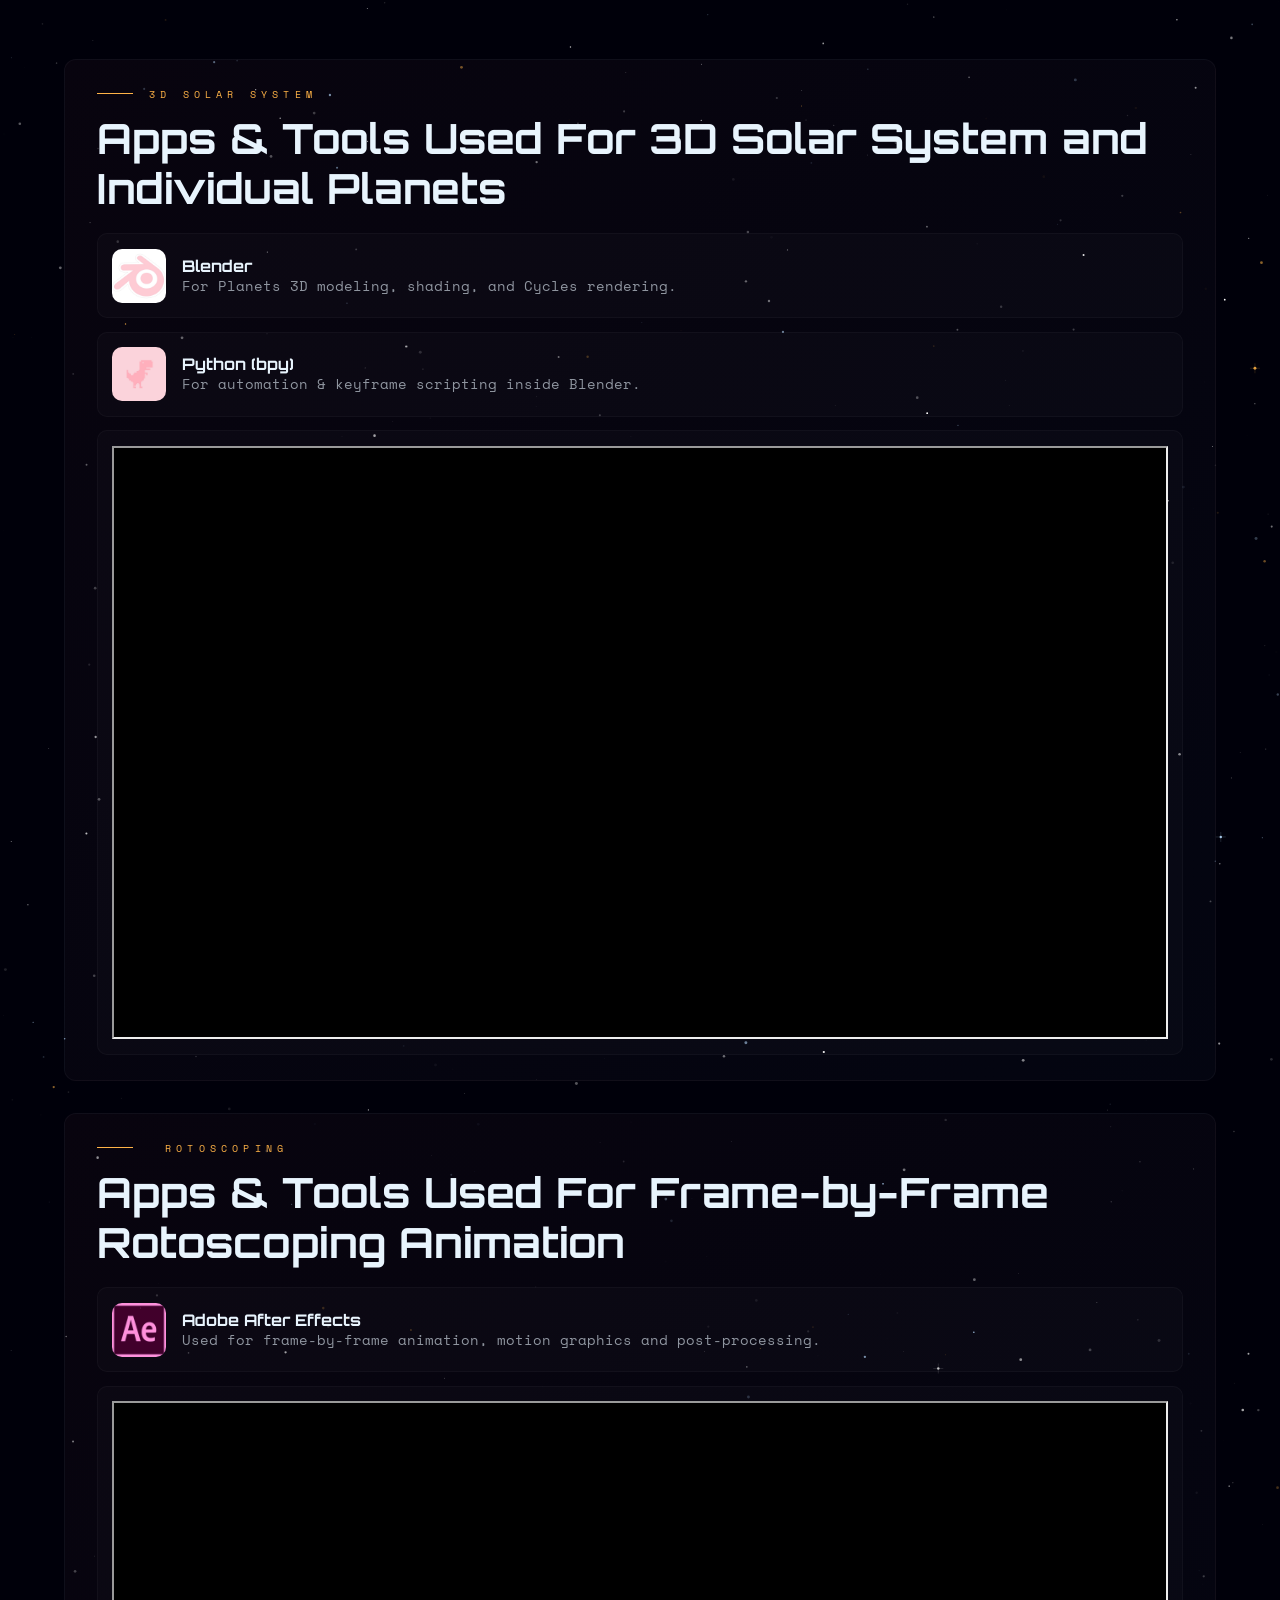
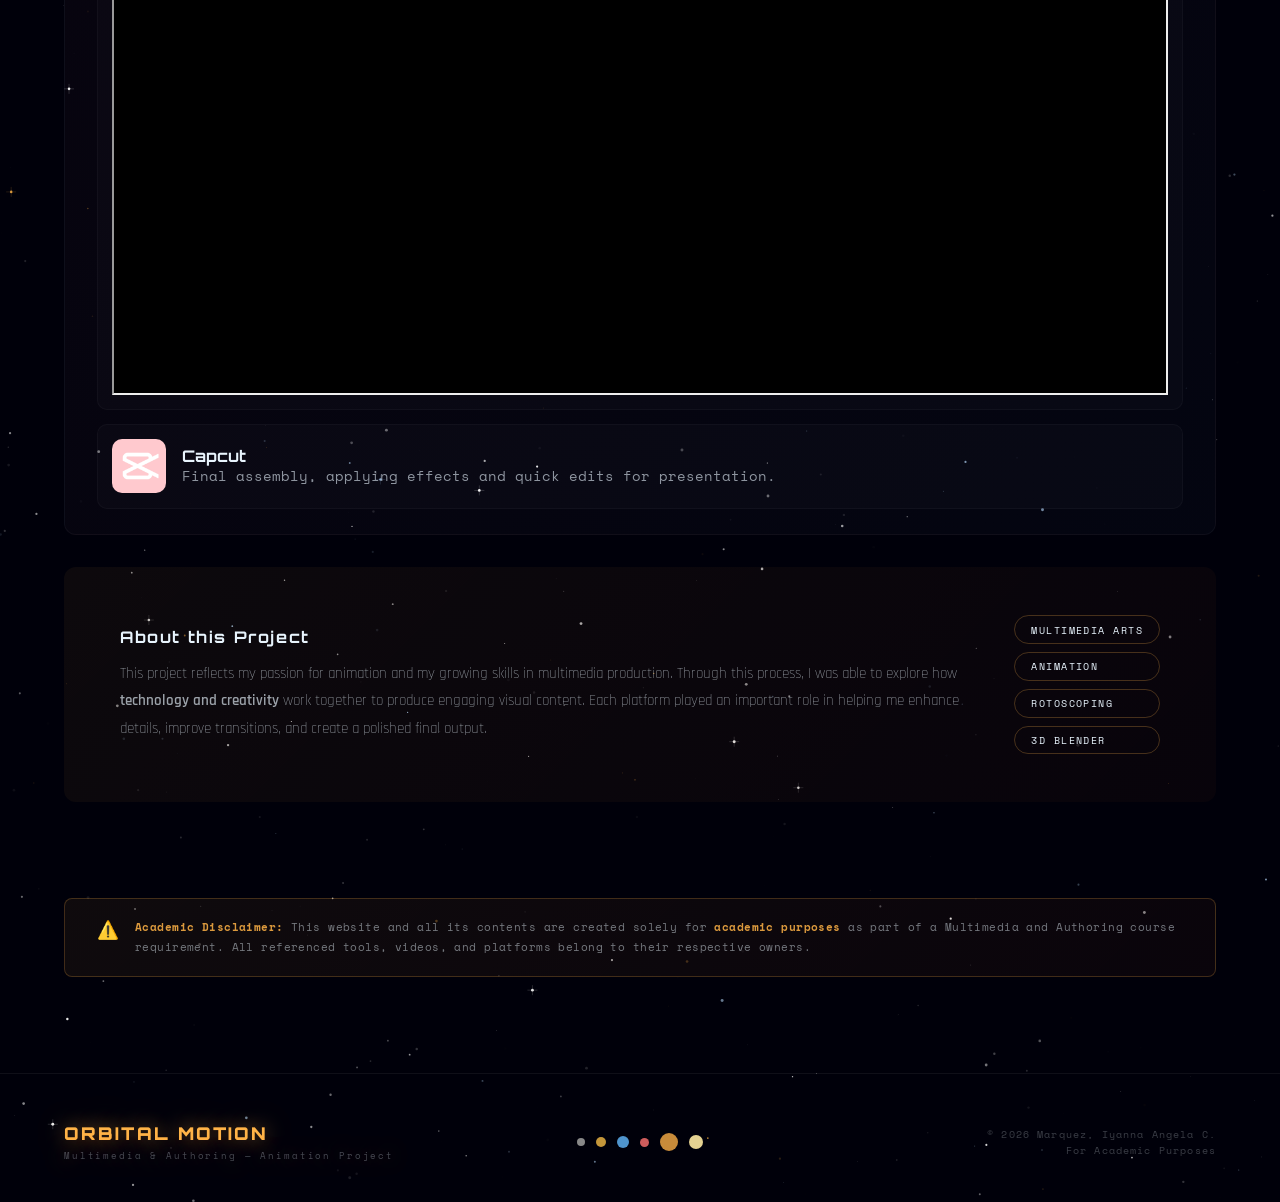
==== commit 9635d9d4: "roto" ====
--- a/index.html
+++ b/index.html
@@ -369,7 +369,7 @@
 </div>
 
 <div class="tools-tutorial">
-  <p class="section-label">TOOLS & TUTORIALS</p>
+  <p class="section-label">3D SOLAR SYSTEM</p>
   <h2 class="section-title">Apps &amp; Tools Used For 3D Solar System and Individual Planets</h2>
   
   <ul class="tool-list">
@@ -387,8 +387,10 @@
       </div>
     </li>
   </ul>
-
-    <p class="section-label">TOOLS & TUTORIALS</p>
+</div>
+
+<div class="tools-tutorial">
+  <p class="section-label"><Rt></Rt>ROTOSCOPING</p>
     <h2 class="section-title">Apps &amp; Tools Used For Frame-by-Frame Rotoscoping Animation</h2>
   
   <ul class="tool-list">
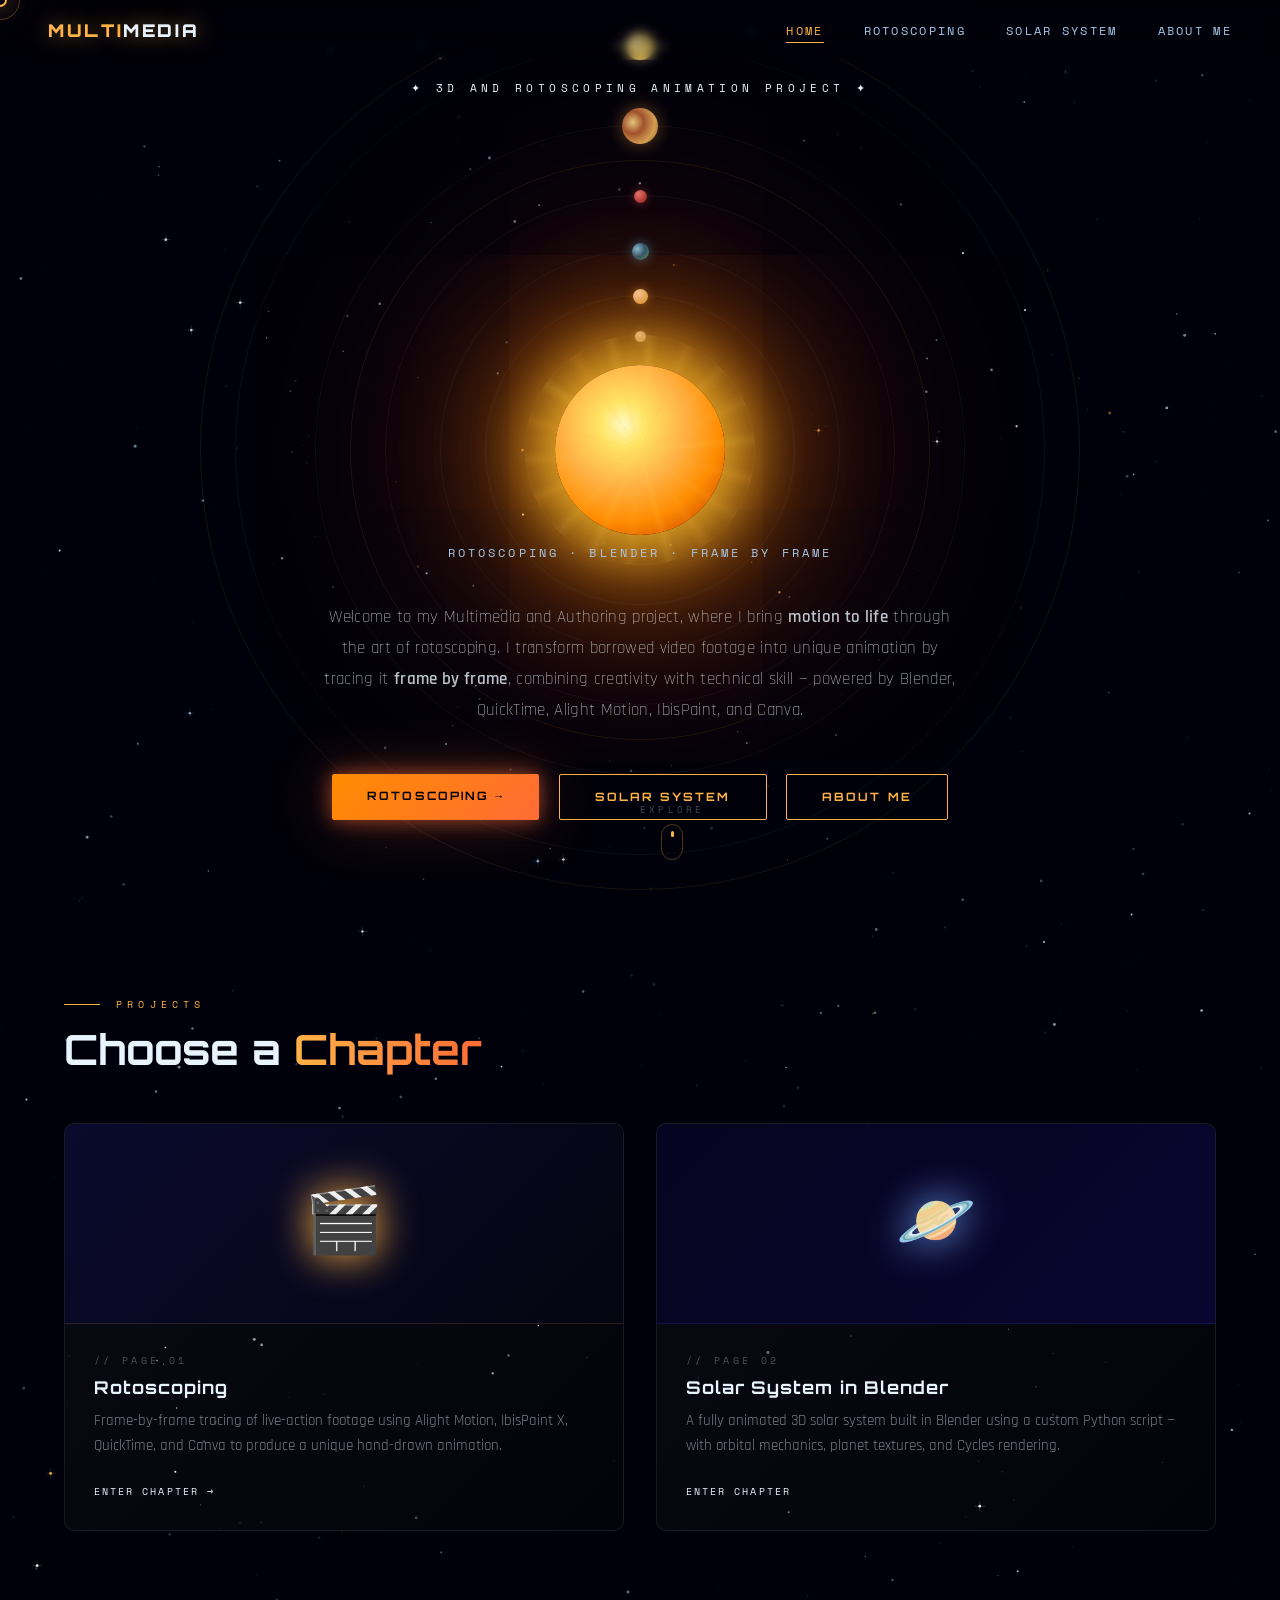
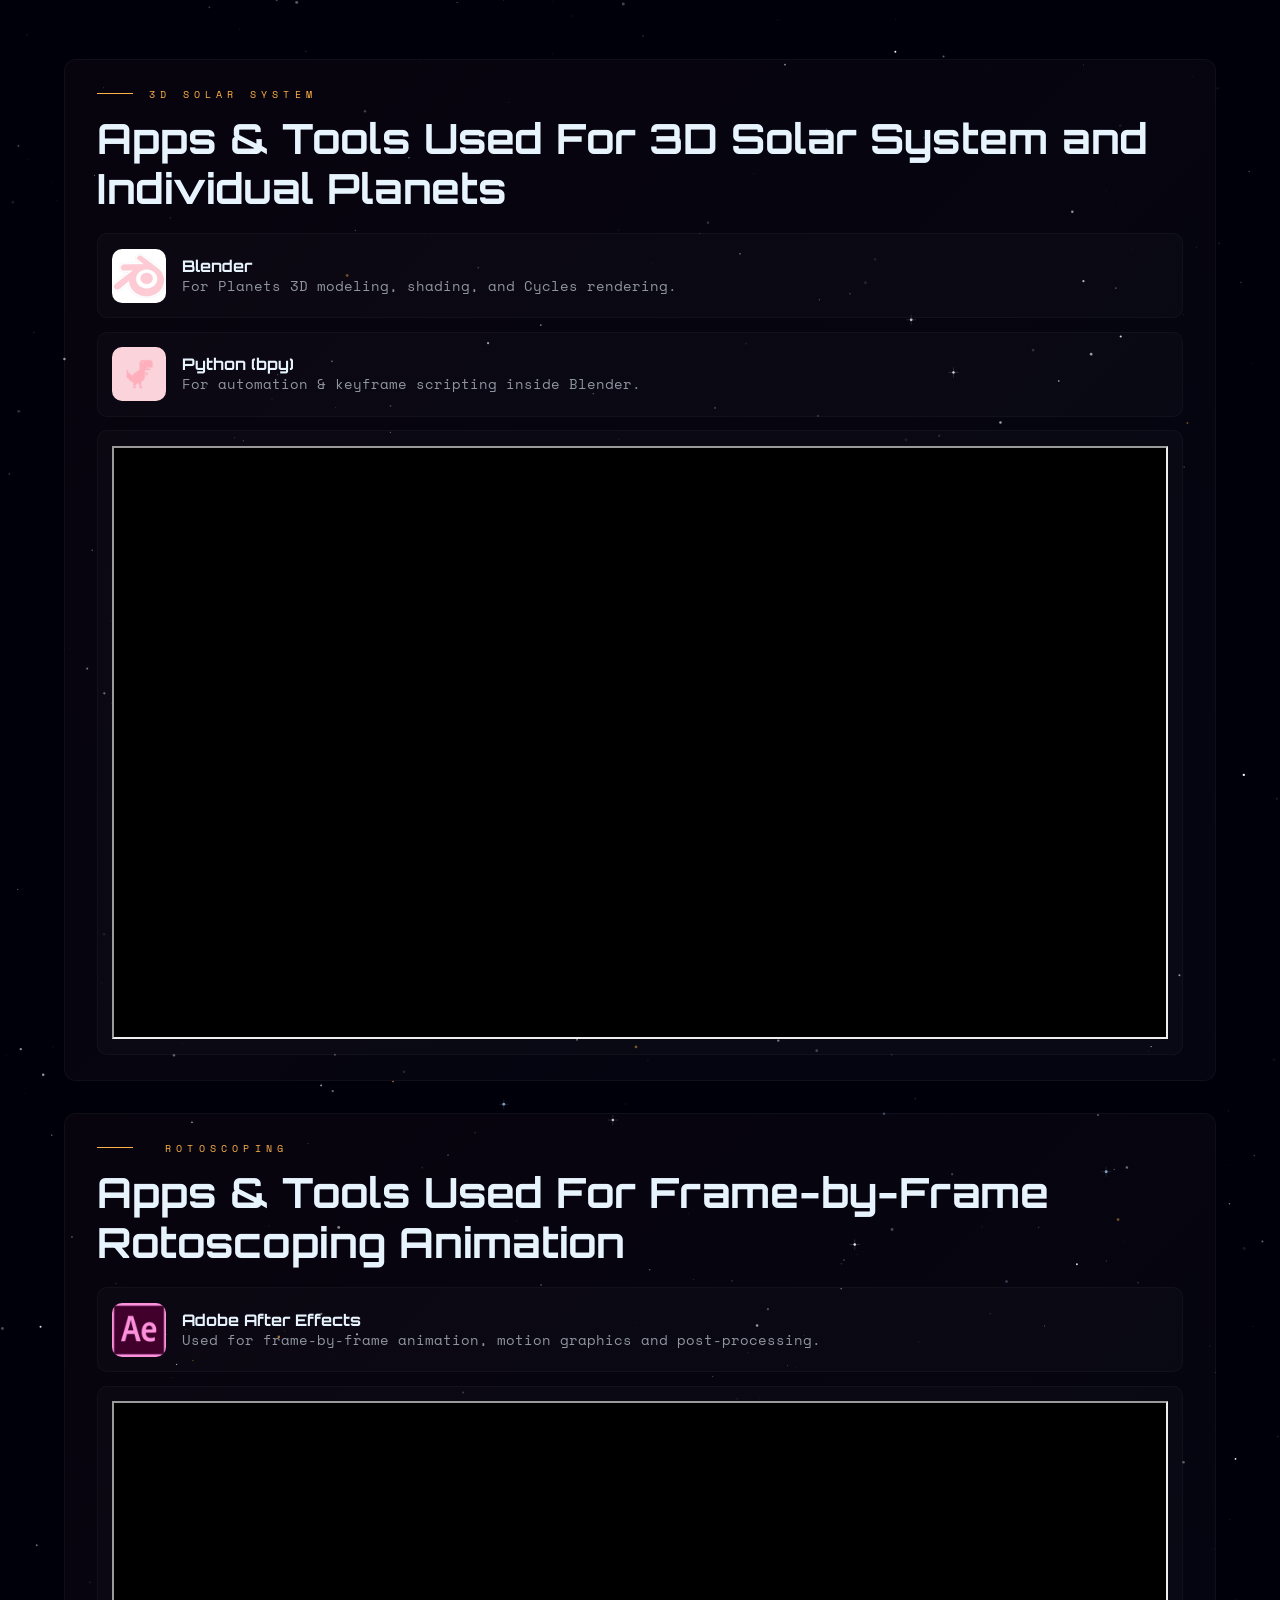
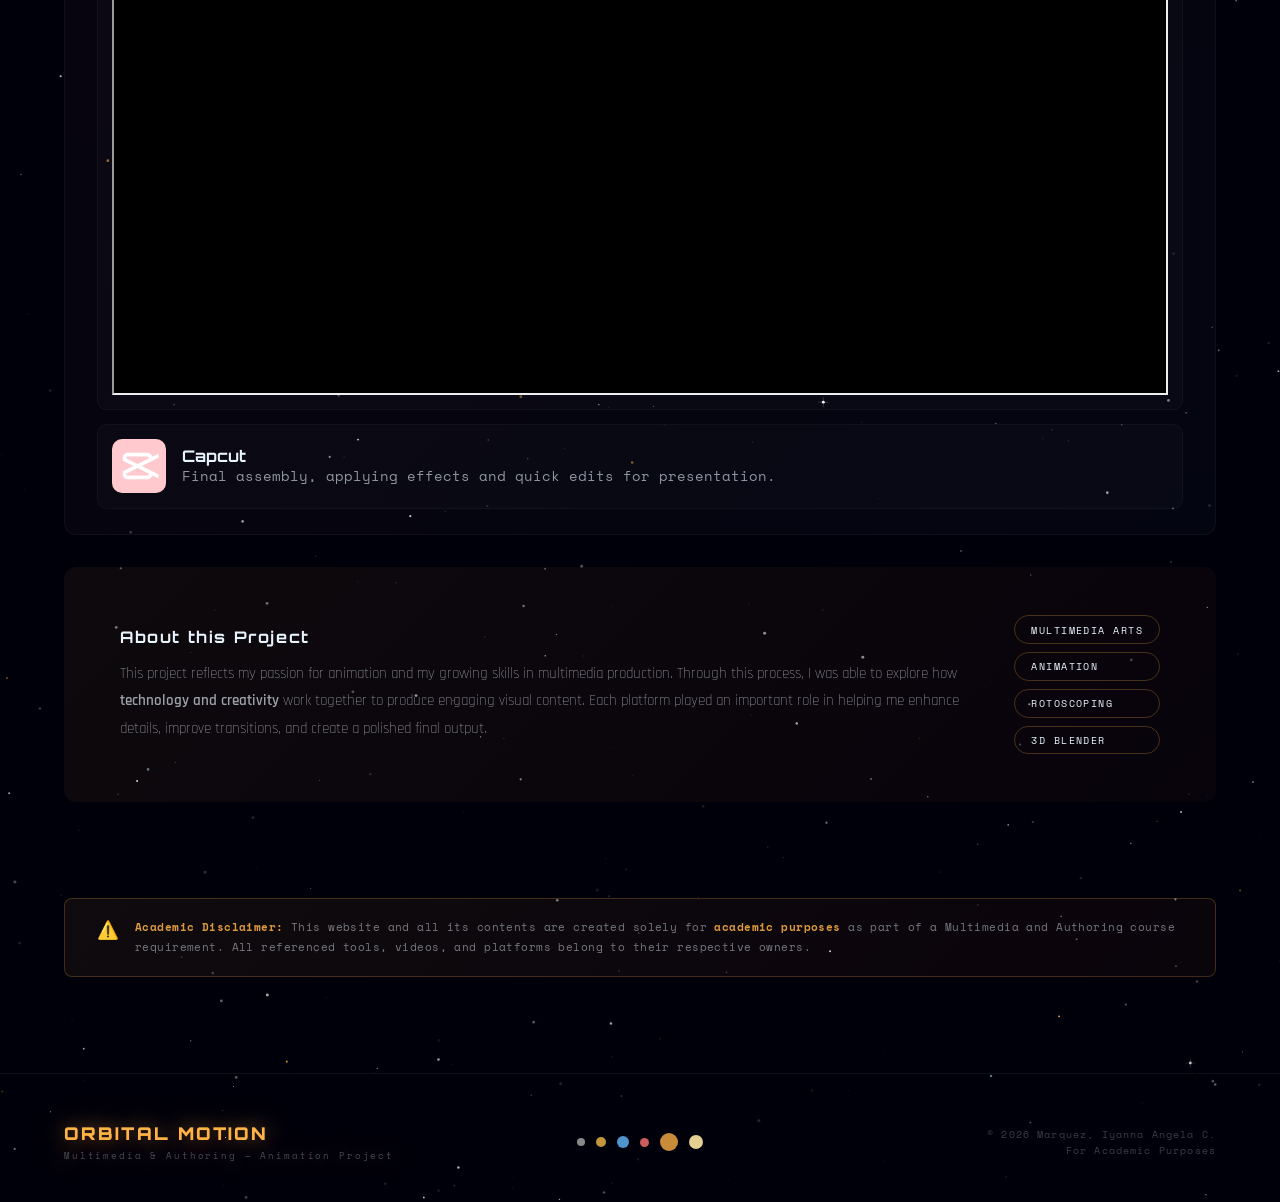
==== commit 600a5323: "multi" ====
--- a/index.html
+++ b/index.html
@@ -316,8 +316,8 @@
   <div class="orbit-ring" style="width:580px;height:580px;top:50%;left:50%;margin:-290px 0 0 -290px;animation-duration:75s;animation-direction:reverse;"></div>
 
   <div class="hero-content">
-    <p class="hero-eyebrow">✦ Multimedia &amp; Authoring — Animation Project ✦</p>
-    <h1 class="hero-title">ANIMATION</h1>
+    <p class="hero-eyebrow">✦ 3D and Rotoscoping Animation Project ✦</p>
+    <h1 class="hero-title">✦ Multimedia &amp; Authoring — Animation Project ✦</h1>
     <p class="hero-subtitle">Rotoscoping · Blender · Frame by Frame</p>
     <p class="hero-intro">
       Welcome to my Multimedia and Authoring project, where I bring <strong>motion to life</strong> through the art of rotoscoping. I transform borrowed video footage into unique animation by tracing it <strong>frame by frame</strong>, combining creativity with technical skill — powered by Blender, QuickTime, Alight Motion, IbisPaint, and Canva.
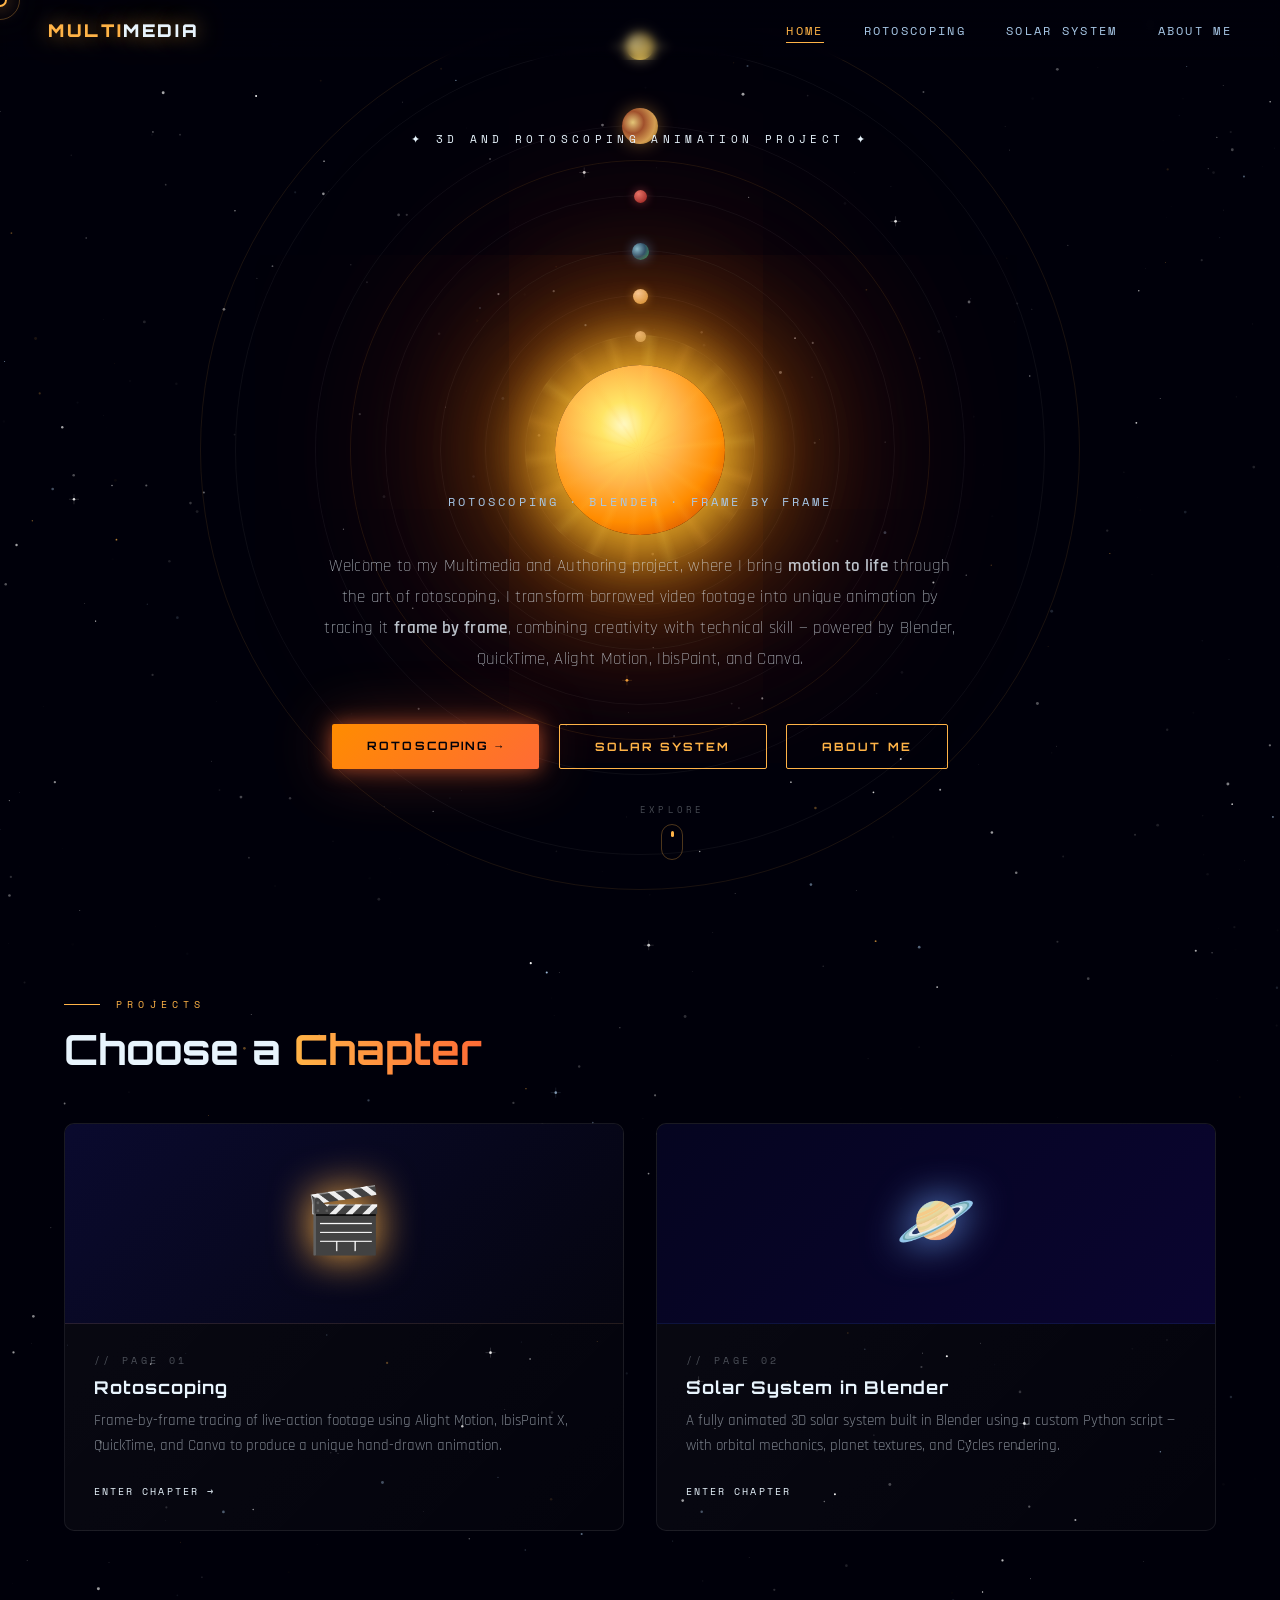
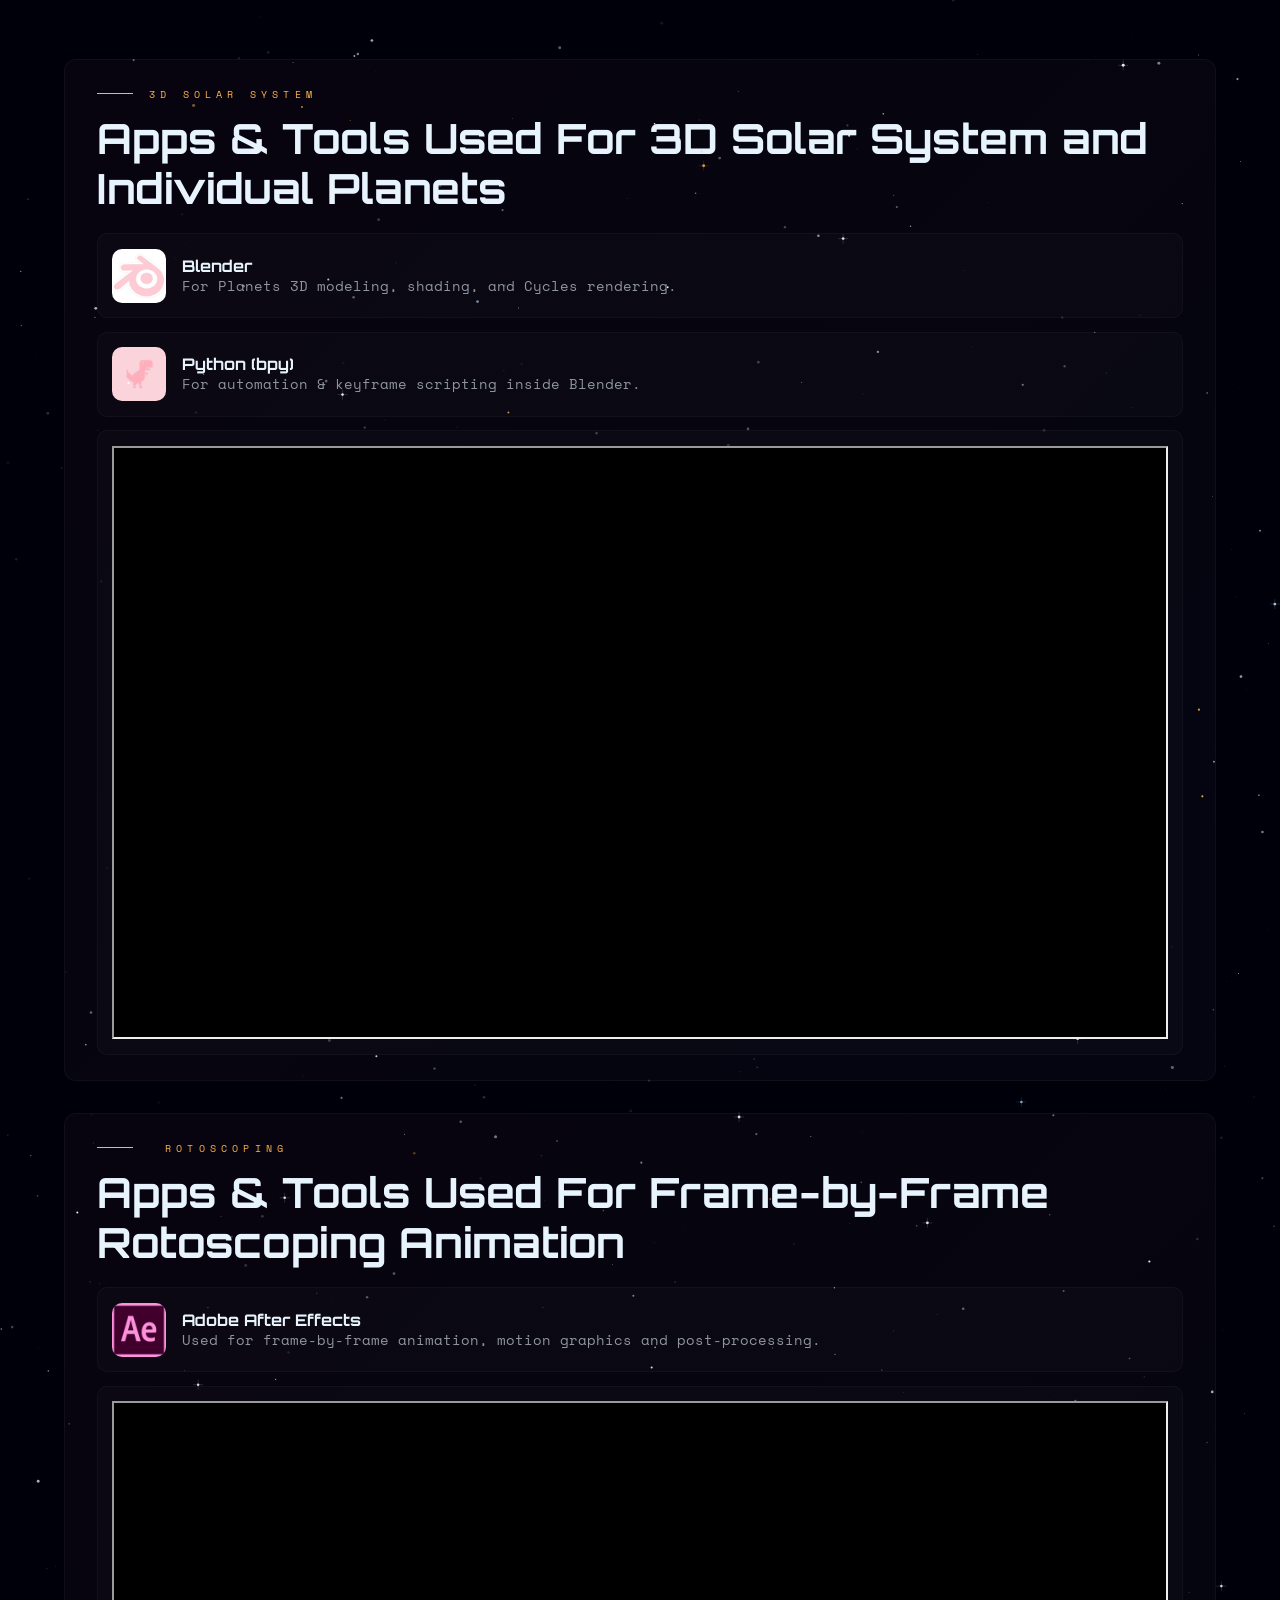
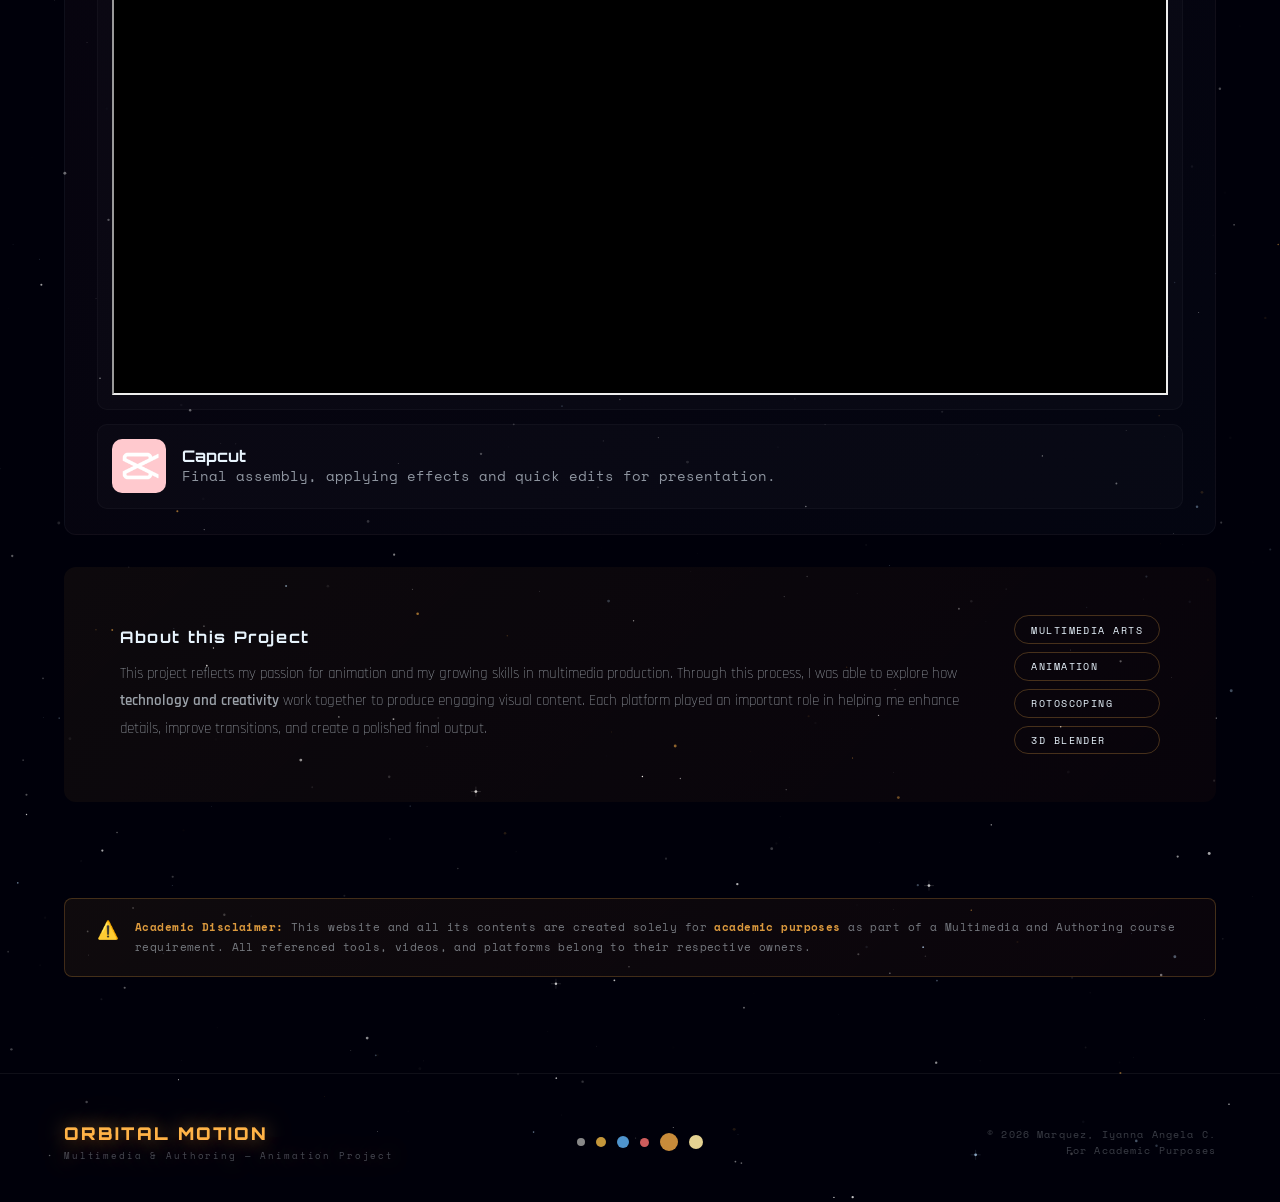
==== commit 60df277c: "titlee" ====
--- a/index.html
+++ b/index.html
@@ -317,7 +317,7 @@
 
   <div class="hero-content">
     <p class="hero-eyebrow">✦ 3D and Rotoscoping Animation Project ✦</p>
-    <h1 class="hero-title">✦ Multimedia &amp; Authoring — Animation Project ✦</h1>
+    <h3 class="hero-title">✦ Multimedia &amp; Authoring ✦</h3>
     <p class="hero-subtitle">Rotoscoping · Blender · Frame by Frame</p>
     <p class="hero-intro">
       Welcome to my Multimedia and Authoring project, where I bring <strong>motion to life</strong> through the art of rotoscoping. I transform borrowed video footage into unique animation by tracing it <strong>frame by frame</strong>, combining creativity with technical skill — powered by Blender, QuickTime, Alight Motion, IbisPaint, and Canva.
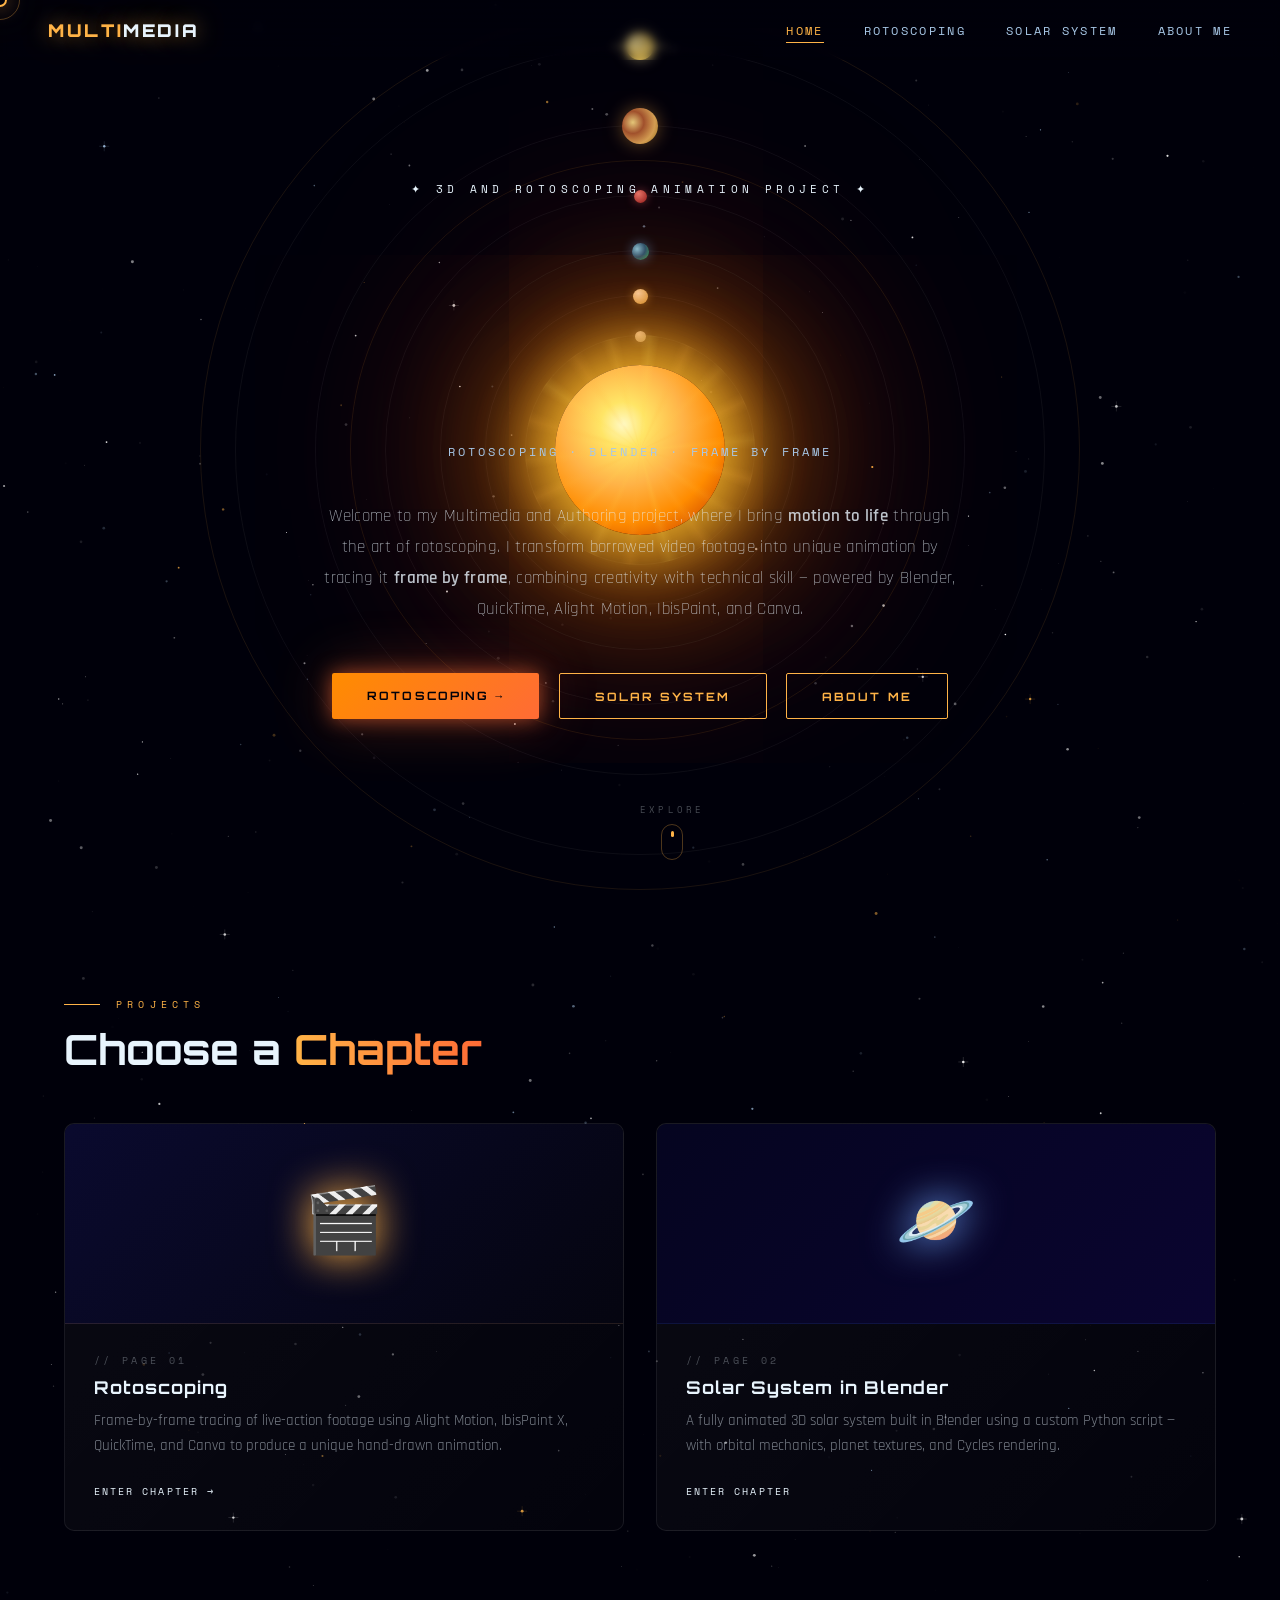
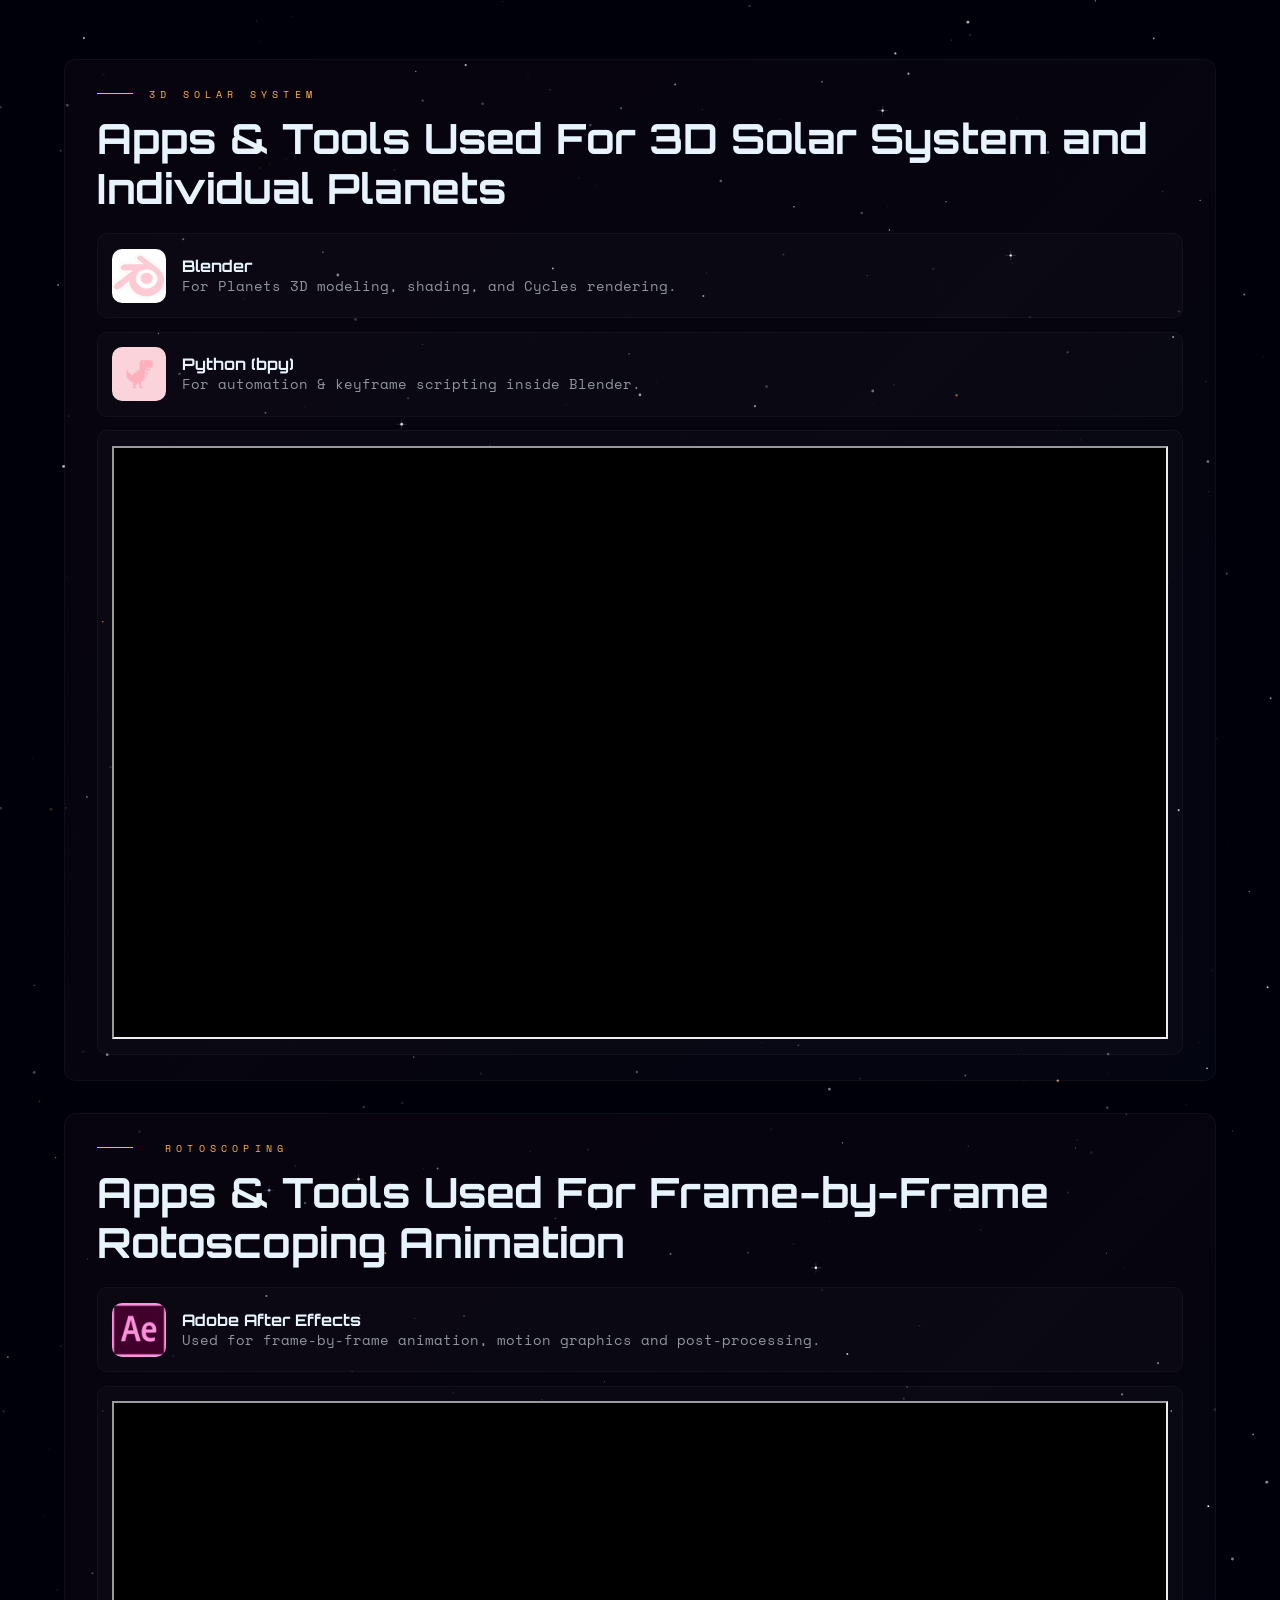
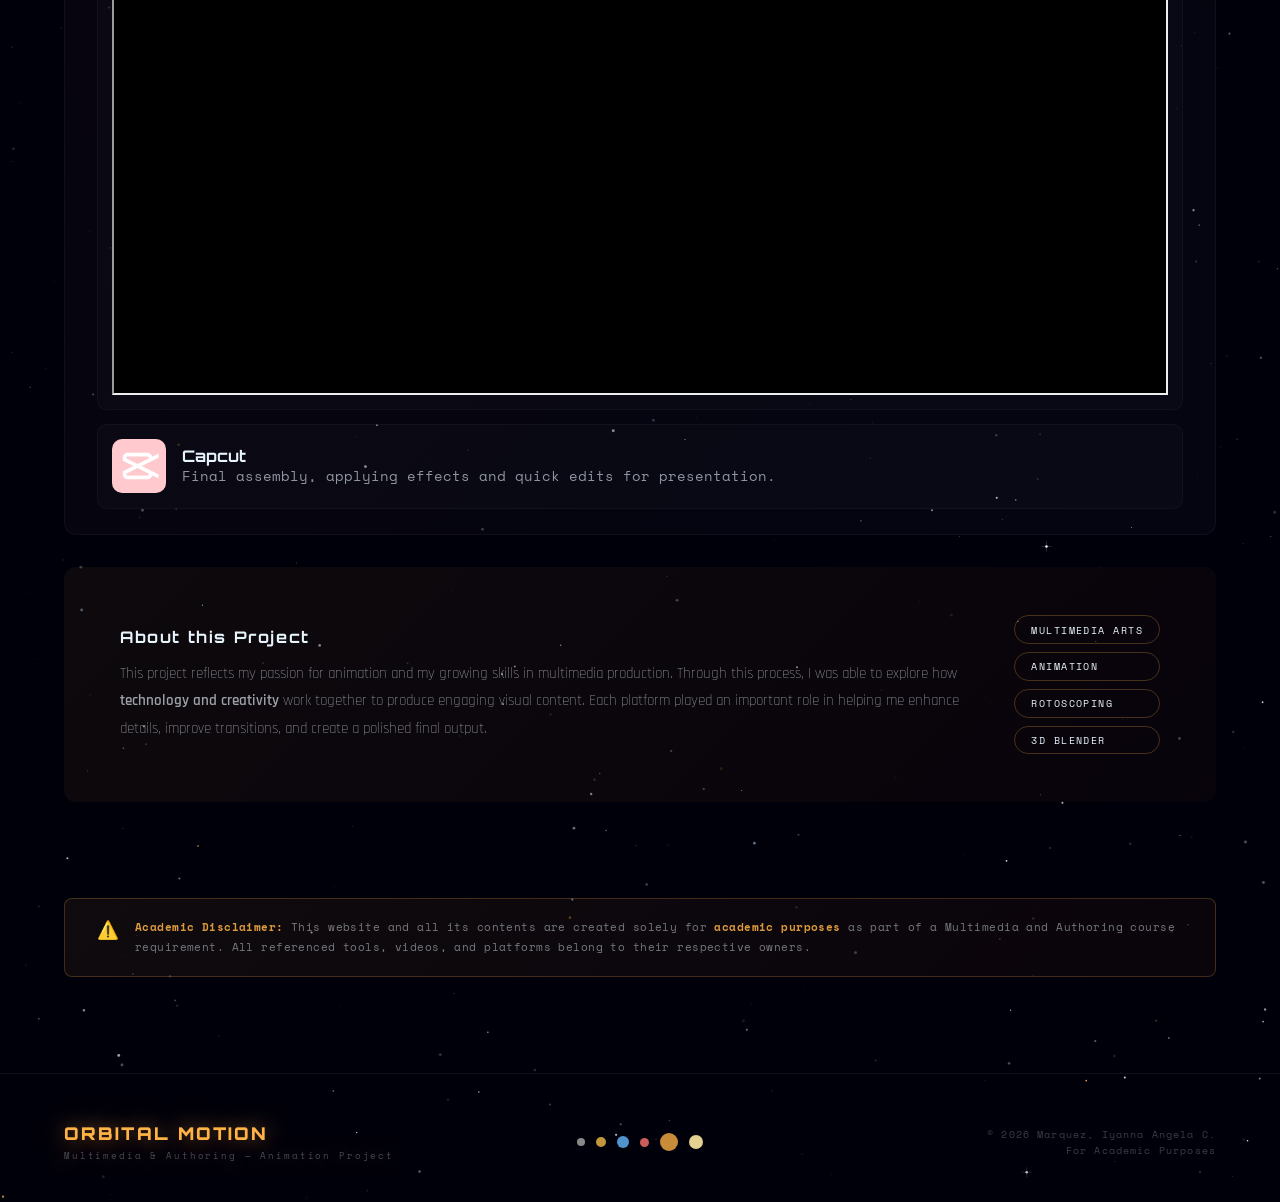
==== commit 193ac9dd: "h4" ====
--- a/index.html
+++ b/index.html
@@ -317,7 +317,7 @@
 
   <div class="hero-content">
     <p class="hero-eyebrow">✦ 3D and Rotoscoping Animation Project ✦</p>
-    <h3 class="hero-title">✦ Multimedia &amp; Authoring ✦</h3>
+    <h4 class="hero-title">✦Multimedia &amp; Authoring✦</h4>
     <p class="hero-subtitle">Rotoscoping · Blender · Frame by Frame</p>
     <p class="hero-intro">
       Welcome to my Multimedia and Authoring project, where I bring <strong>motion to life</strong> through the art of rotoscoping. I transform borrowed video footage into unique animation by tracing it <strong>frame by frame</strong>, combining creativity with technical skill — powered by Blender, QuickTime, Alight Motion, IbisPaint, and Canva.
